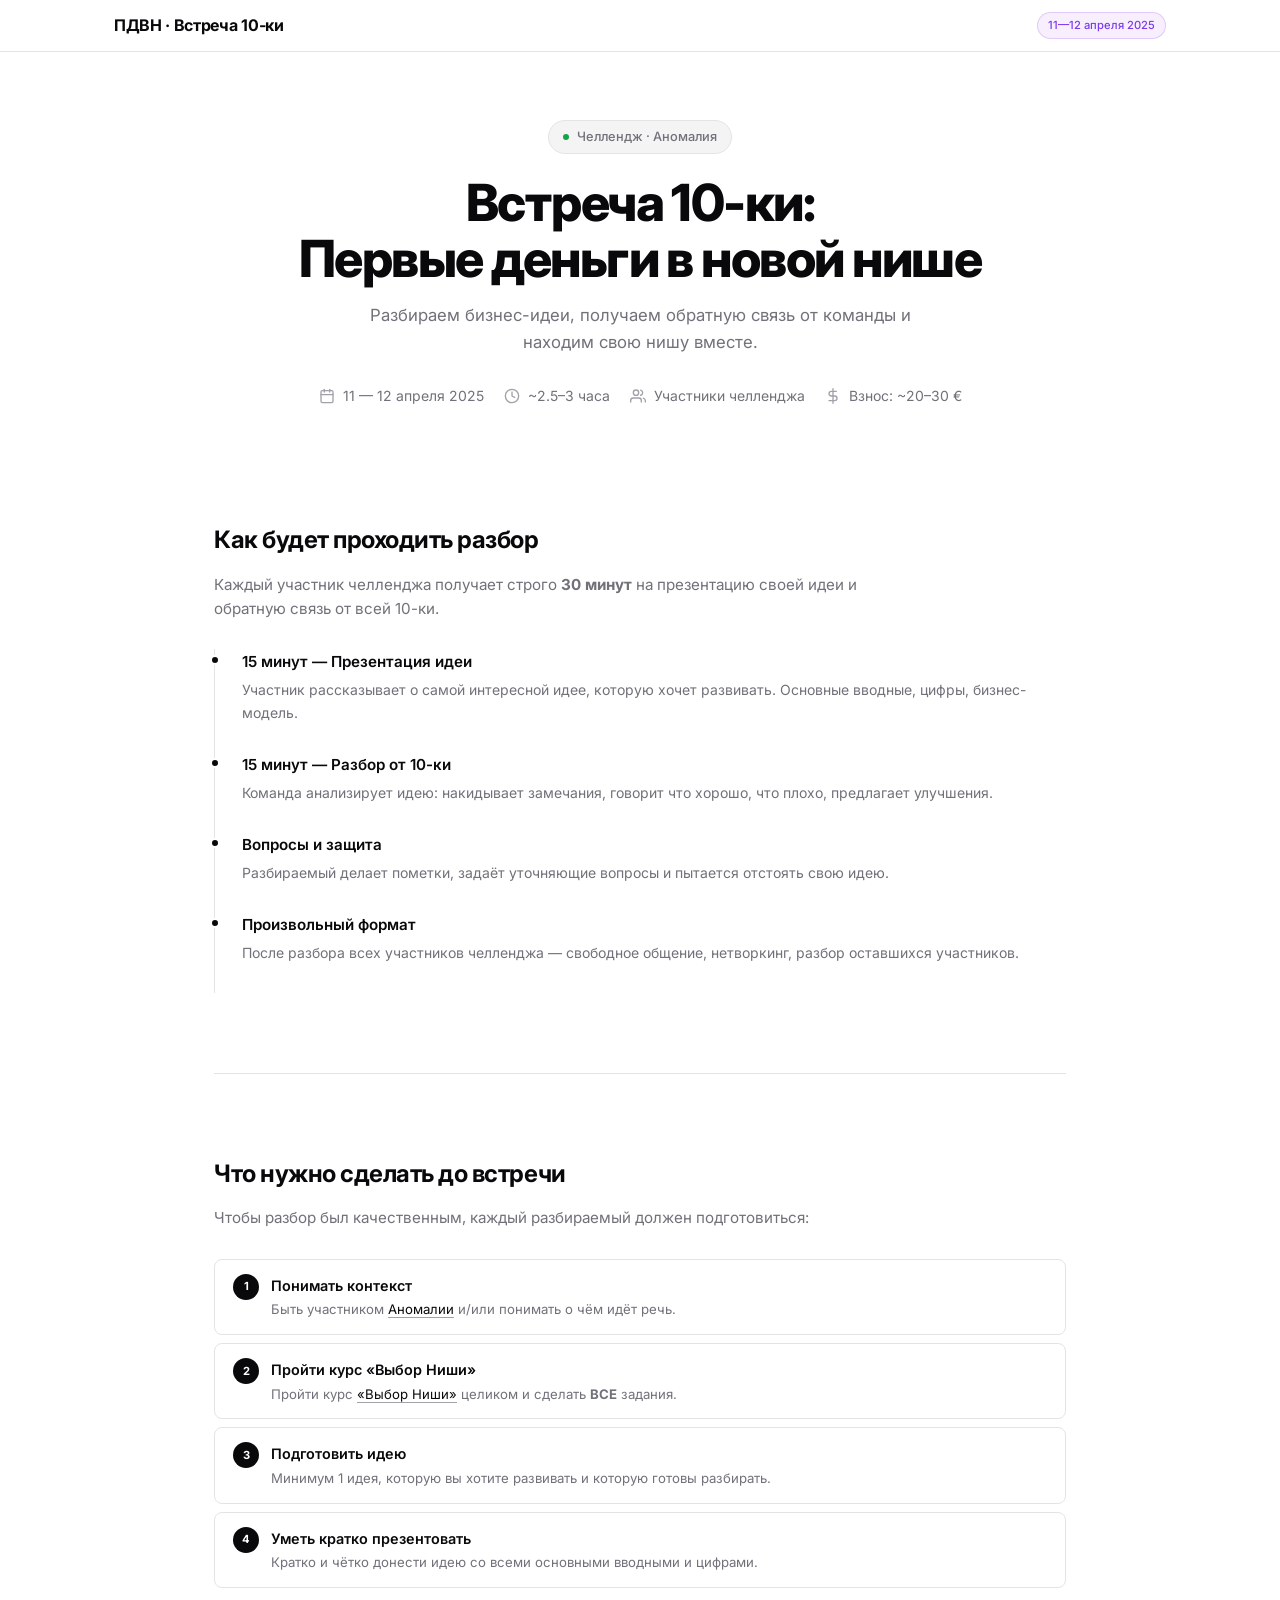
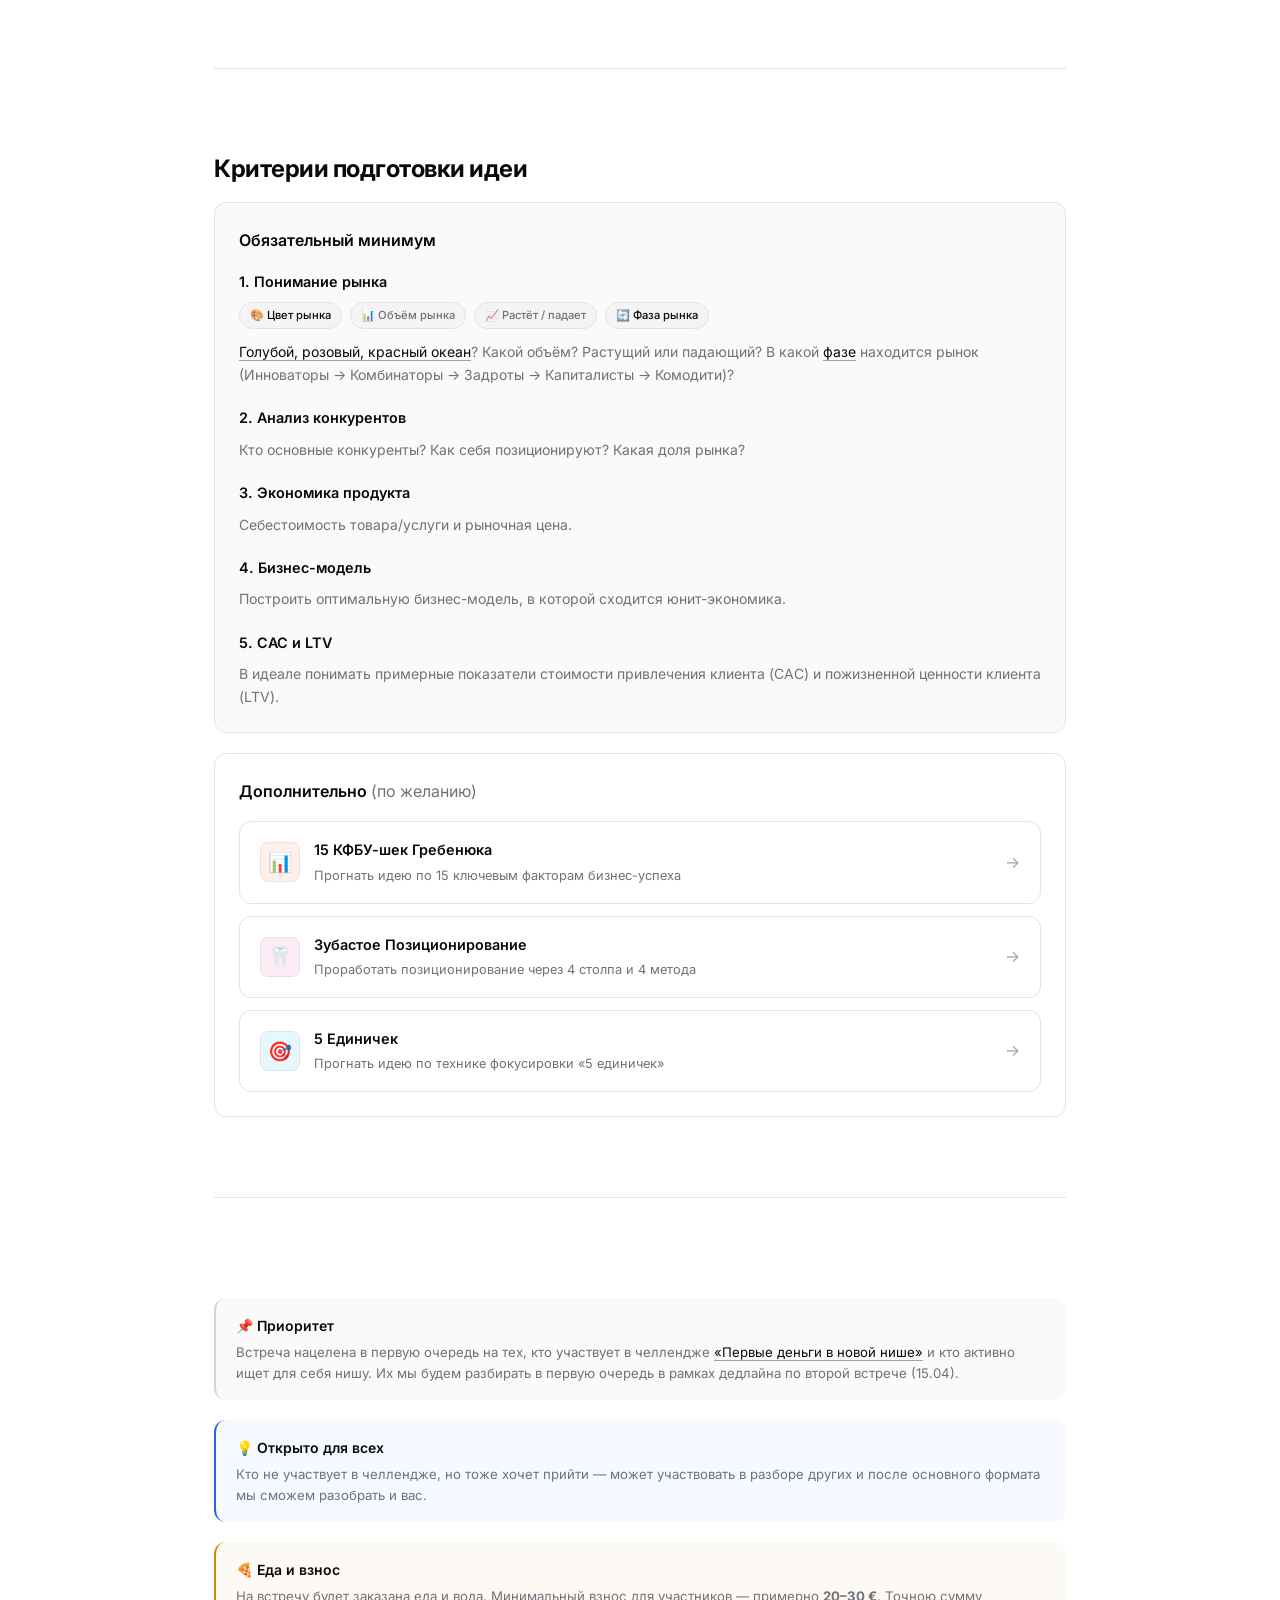
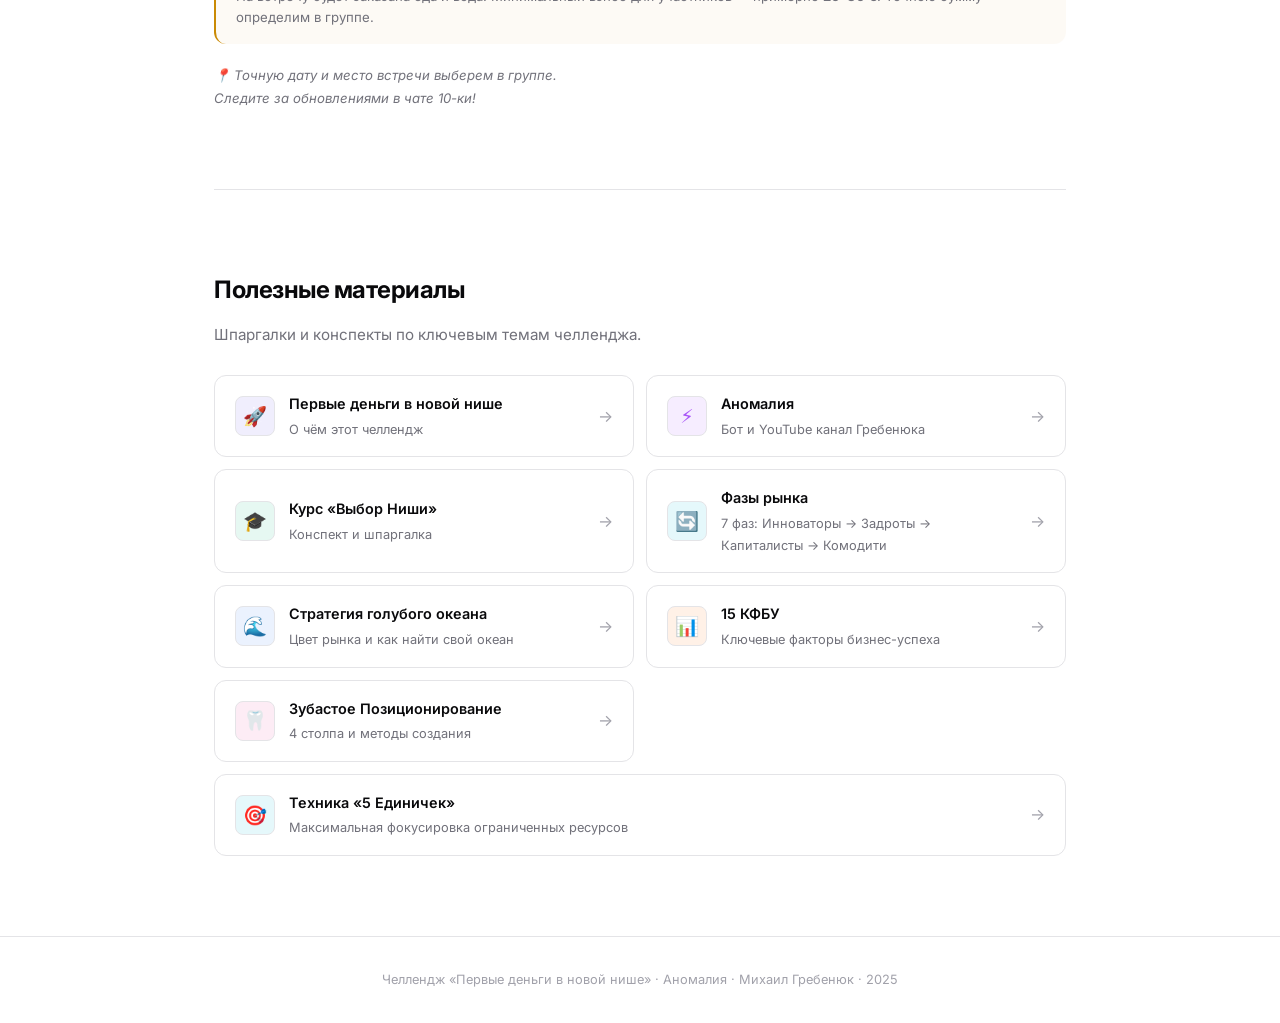
==== index.html @ d9ac6828 "Initial commit: Redesigned 10-ka meetup site" ====
<!DOCTYPE html>
<html lang="ru">
<head>
  <meta charset="UTF-8">
  <meta name="viewport" content="width=device-width, initial-scale=1.0">
  <meta name="description" content="Встреча 10-ки по челленджу «Первые деньги в новой нише». Разбор бизнес-идей, обмен опытом и нетворкинг.">
  <title>Встреча 10-ки — Первые деньги в новой нише</title>
  <link rel="stylesheet" href="css/style.css">
</head>
<body>

  <!-- Nav -->
  <nav class="nav">
    <div class="nav__inner">
      <a href="index.html" class="nav__logo">ПДВН · Встреча 10-ки</a>
      <span class="tag tag--accent">11—12 апреля 2025</span>
    </div>
  </nav>

  <!-- Hero -->
  <header class="hero">
    <div class="container">
      <div class="hero__badge">
        <span class="dot"></span>
        Челлендж · Аномалия
      </div>
      <h1 class="hero__title">
        Встреча 10-ки:<br>
        <span class="gradient-text">Первые деньги в новой нише</span>
      </h1>
      <p class="hero__subtitle">
        Разбираем бизнес-идеи, получаем обратную связь от команды и находим свою нишу вместе.
      </p>
      <div class="hero__meta">
        <div class="hero__meta-item">
          <svg xmlns="http://www.w3.org/2000/svg" viewBox="0 0 24 24" fill="none" stroke="currentColor" stroke-width="2" stroke-linecap="round" stroke-linejoin="round"><rect x="3" y="4" width="18" height="18" rx="2" ry="2"/><line x1="16" y1="2" x2="16" y2="6"/><line x1="8" y1="2" x2="8" y2="6"/><line x1="3" y1="10" x2="21" y2="10"/></svg>
          11 — 12 апреля 2025
        </div>
        <div class="hero__meta-item">
          <svg xmlns="http://www.w3.org/2000/svg" viewBox="0 0 24 24" fill="none" stroke="currentColor" stroke-width="2" stroke-linecap="round" stroke-linejoin="round"><circle cx="12" cy="12" r="10"/><polyline points="12 6 12 12 16 14"/></svg>
          ~2.5–3 часа
        </div>
        <div class="hero__meta-item">
          <svg xmlns="http://www.w3.org/2000/svg" viewBox="0 0 24 24" fill="none" stroke="currentColor" stroke-width="2" stroke-linecap="round" stroke-linejoin="round"><path d="M17 21v-2a4 4 0 0 0-4-4H5a4 4 0 0 0-4 4v2"/><circle cx="9" cy="7" r="4"/><path d="M23 21v-2a4 4 0 0 0-3-3.87"/><path d="M16 3.13a4 4 0 0 1 0 7.75"/></svg>
          Участники челленджа
        </div>
        <div class="hero__meta-item">
          <svg xmlns="http://www.w3.org/2000/svg" viewBox="0 0 24 24" fill="none" stroke="currentColor" stroke-width="2" stroke-linecap="round" stroke-linejoin="round"><line x1="12" y1="1" x2="12" y2="23"/><path d="M17 5H9.5a3.5 3.5 0 0 0 0 7h5a3.5 3.5 0 0 1 0 7H6"/></svg>
          Взнос: ~20–30 €
        </div>
      </div>
    </div>
  </header>

  <main>
    <!-- Формат встречи -->
    <section class="section" id="format">
      <div class="container">
        <h2 class="section__title">Как будет проходить разбор</h2>
        <p class="section__desc">Каждый участник челленджа получает строго <strong>30 минут</strong> на презентацию своей идеи и обратную связь от всей 10-ки.</p>

        <div class="timeline animate-on-scroll">
          <div class="timeline__item">
            <div class="timeline__title">15 минут — Презентация идеи</div>
            <div class="timeline__desc">Участник рассказывает о самой интересной идее, которую хочет развивать. Основные вводные, цифры, бизнес-модель.</div>
          </div>
          <div class="timeline__item">
            <div class="timeline__title">15 минут — Разбор от 10-ки</div>
            <div class="timeline__desc">Команда анализирует идею: накидывает замечания, говорит что хорошо, что плохо, предлагает улучшения.</div>
          </div>
          <div class="timeline__item">
            <div class="timeline__title">Вопросы и защита</div>
            <div class="timeline__desc">Разбираемый делает пометки, задаёт уточняющие вопросы и пытается отстоять свою идею.</div>
          </div>
          <div class="timeline__item">
            <div class="timeline__title">Произвольный формат</div>
            <div class="timeline__desc">После разбора всех участников челленджа — свободное общение, нетворкинг, разбор оставшихся участников.</div>
          </div>
        </div>
      </div>
    </section>

    <div class="container"><div class="divider"></div></div>

    <!-- Подготовка -->
    <section class="section" id="preparation">
      <div class="container">
        <h2 class="section__title">Что нужно сделать до встречи</h2>
        <p class="section__desc">Чтобы разбор был качественным, каждый разбираемый должен подготовиться:</p>

        <ol class="list animate-on-scroll">
          <li class="list__item">
            <span class="list__num">1</span>
            <div class="list__content">
              <div class="list__title">Понимать контекст</div>
              <div class="list__desc">
                Быть участником <a href="pages/anomaly.html" class="ext-link">Аномалии</a> и/или понимать о чём идёт речь.
              </div>
            </div>
          </li>
          <li class="list__item">
            <span class="list__num">2</span>
            <div class="list__content">
              <div class="list__title">Пройти курс «Выбор Ниши»</div>
              <div class="list__desc">
                Пройти курс <a href="pages/niche-selection.html" class="ext-link">«Выбор Ниши»</a> целиком и сделать <strong>ВСЕ</strong> задания.
              </div>
            </div>
          </li>
          <li class="list__item">
            <span class="list__num">3</span>
            <div class="list__content">
              <div class="list__title">Подготовить идею</div>
              <div class="list__desc">Минимум 1 идея, которую вы хотите развивать и которую готовы разбирать.</div>
            </div>
          </li>
          <li class="list__item">
            <span class="list__num">4</span>
            <div class="list__content">
              <div class="list__title">Уметь кратко презентовать</div>
              <div class="list__desc">Кратко и чётко донести идею со всеми основными вводными и цифрами.</div>
            </div>
          </li>
        </ol>
      </div>
    </section>

    <div class="container"><div class="divider"></div></div>

    <!-- Критерии подготовки идеи -->
    <section class="section" id="criteria">
      <div class="container">
        <h2 class="section__title">Критерии подготовки идеи</h2>

        <div class="card card--glass animate-on-scroll" style="margin-bottom: 20px;">
          <h3 class="card__title" style="margin-bottom: 16px;">Обязательный минимум</h3>

          <div style="margin-bottom: 20px;">
            <div class="list__title" style="margin-bottom: 8px;">1. Понимание рынка</div>
            <div style="display: flex; flex-wrap: wrap; gap: 8px; margin-bottom: 12px;">
              <span class="tag"><a href="pages/blue-ocean.html" class="ext-link" style="text-decoration:none">🎨 Цвет рынка</a></span>
              <span class="tag">📊 Объём рынка</span>
              <span class="tag">📈 Растёт / падает</span>
              <span class="tag"><a href="pages/market-phases.html" class="ext-link" style="text-decoration:none">🔄 Фаза рынка</a></span>
            </div>
            <p class="card__text"><a href="pages/blue-ocean.html" class="ext-link">Голубой, розовый, красный океан</a>? Какой объём? Растущий или падающий? В какой <a href="pages/market-phases.html" class="ext-link">фазе</a> находится рынок (Инноваторы → Комбинаторы → Задроты → Капиталисты → Комодити)?</p>
          </div>

          <div style="margin-bottom: 20px;">
            <div class="list__title" style="margin-bottom: 8px;">2. Анализ конкурентов</div>
            <p class="card__text">Кто основные конкуренты? Как себя позиционируют? Какая доля рынка?</p>
          </div>

          <div style="margin-bottom: 20px;">
            <div class="list__title" style="margin-bottom: 8px;">3. Экономика продукта</div>
            <p class="card__text">Себестоимость товара/услуги и рыночная цена.</p>
          </div>

          <div style="margin-bottom: 20px;">
            <div class="list__title" style="margin-bottom: 8px;">4. Бизнес-модель</div>
            <p class="card__text">Построить оптимальную бизнес-модель, в которой сходится юнит-экономика.</p>
          </div>

          <div>
            <div class="list__title" style="margin-bottom: 8px;">5. CAC и LTV</div>
            <p class="card__text">В идеале понимать примерные показатели стоимости привлечения клиента (CAC) и пожизненной ценности клиента (LTV).</p>
          </div>
        </div>

        <div class="card animate-on-scroll">
          <h3 class="card__title" style="margin-bottom: 16px;">Дополнительно <span style="color: var(--muted-foreground); font-weight: 400;">(по желанию)</span></h3>

          <div style="display: flex; flex-direction: column; gap: 12px;">
            <a href="pages/kfbu.html" class="link-card">
              <div class="link-card__icon" style="background: rgba(249, 115, 22, 0.1); color: #f97316;">📊</div>
              <div class="link-card__content">
                <div class="link-card__title">15 КФБУ-шек Гребенюка</div>
                <div class="link-card__desc">Прогнать идею по 15 ключевым факторам бизнес-успеха</div>
              </div>
              <span class="link-card__arrow">→</span>
            </a>

            <a href="pages/positioning.html" class="link-card">
              <div class="link-card__icon" style="background: rgba(236, 72, 153, 0.1); color: #ec4899;">🦷</div>
              <div class="link-card__content">
                <div class="link-card__title">Зубастое Позиционирование</div>
                <div class="link-card__desc">Проработать позиционирование через 4 столпа и 4 метода</div>
              </div>
              <span class="link-card__arrow">→</span>
            </a>

            <a href="pages/five-units.html" class="link-card">
              <div class="link-card__icon" style="background: rgba(6, 182, 212, 0.1); color: #06b6d4;">🎯</div>
              <div class="link-card__content">
                <div class="link-card__title">5 Единичек</div>
                <div class="link-card__desc">Прогнать идею по технике фокусировки «5 единичек»</div>
              </div>
              <span class="link-card__arrow">→</span>
            </a>
          </div>
        </div>
      </div>
    </section>

    <div class="container"><div class="divider"></div></div>

    <!-- Примечание -->
    <section class="section" id="notes">
      <div class="container">
        <div class="callout animate-on-scroll">
          <div class="callout__title">📌 Приоритет</div>
          <div class="callout__text">
            Встреча нацелена в первую очередь на тех, кто участвует в челлендже <a href="pages/pdvn.html" class="ext-link">«Первые деньги в новой нише»</a> и кто активно ищет для себя нишу. Их мы будем разбирать в первую очередь в рамках дедлайна по второй встрече (15.04).
          </div>
        </div>

        <div class="callout callout--info animate-on-scroll">
          <div class="callout__title">💡 Открыто для всех</div>
          <div class="callout__text">
            Кто не участвует в челлендже, но тоже хочет прийти — может участвовать в разборе других и после основного формата мы сможем разобрать и вас.
          </div>
        </div>

        <div class="callout callout--warning animate-on-scroll">
          <div class="callout__title">🍕 Еда и взнос</div>
          <div class="callout__text">
            На встречу будет заказана еда и вода. Минимальный взнос для участников — примерно <strong>20–30 €</strong>. Точною сумму определим в группе.
          </div>
        </div>

        <p class="note animate-on-scroll">
          📍 Точную дату и место встречи выберем в группе.<br>
          Следите за обновлениями в чате 10-ки!
        </p>
      </div>
    </section>

    <div class="container"><div class="divider"></div></div>

    <!-- Материалы -->
    <section class="section" id="materials">
      <div class="container">
        <h2 class="section__title">Полезные материалы</h2>
        <p class="section__desc">Шпаргалки и конспекты по ключевым темам челленджа.</p>

        <div class="grid grid--2 animate-on-scroll">
          <a href="pages/pdvn.html" class="link-card">
            <div class="link-card__icon" style="background: rgba(108, 92, 231, 0.1); color: #6c5ce7;">🚀</div>
            <div class="link-card__content">
              <div class="link-card__title">Первые деньги в новой нише</div>
              <div class="link-card__desc">О чём этот челлендж</div>
            </div>
            <span class="link-card__arrow">→</span>
          </a>

          <a href="pages/anomaly.html" class="link-card">
            <div class="link-card__icon" style="background: rgba(168, 85, 247, 0.1); color: #a855f7;">⚡</div>
            <div class="link-card__content">
              <div class="link-card__title">Аномалия</div>
              <div class="link-card__desc">Бот и YouTube канал Гребенюка</div>
            </div>
            <span class="link-card__arrow">→</span>
          </a>

          <a href="pages/niche-selection.html" class="link-card">
            <div class="link-card__icon" style="background: rgba(16, 185, 129, 0.1); color: #10b981;">🎓</div>
            <div class="link-card__content">
              <div class="link-card__title">Курс «Выбор Ниши»</div>
              <div class="link-card__desc">Конспект и шпаргалка</div>
            </div>
            <span class="link-card__arrow">→</span>
          </a>

          <a href="pages/market-phases.html" class="link-card">
            <div class="link-card__icon" style="background: rgba(6, 182, 212, 0.1); color: #06b6d4;">🔄</div>
            <div class="link-card__content">
              <div class="link-card__title">Фазы рынка</div>
              <div class="link-card__desc">7 фаз: Инноваторы → Задроты → Капиталисты → Комодити</div>
            </div>
            <span class="link-card__arrow">→</span>
          </a>

          <a href="pages/blue-ocean.html" class="link-card">
            <div class="link-card__icon" style="background: rgba(59, 130, 246, 0.1); color: #3b82f6;">🌊</div>
            <div class="link-card__content">
              <div class="link-card__title">Стратегия голубого океана</div>
              <div class="link-card__desc">Цвет рынка и как найти свой океан</div>
            </div>
            <span class="link-card__arrow">→</span>
          </a>

          <a href="pages/kfbu.html" class="link-card">
            <div class="link-card__icon" style="background: rgba(249, 115, 22, 0.1); color: #f97316;">📊</div>
            <div class="link-card__content">
              <div class="link-card__title">15 КФБУ</div>
              <div class="link-card__desc">Ключевые факторы бизнес-успеха</div>
            </div>
            <span class="link-card__arrow">→</span>
          </a>

          <a href="pages/positioning.html" class="link-card">
            <div class="link-card__icon" style="background: rgba(236, 72, 153, 0.1); color: #ec4899;">🦷</div>
            <div class="link-card__content">
              <div class="link-card__title">Зубастое Позиционирование</div>
              <div class="link-card__desc">4 столпа и методы создания</div>
            </div>
            <span class="link-card__arrow">→</span>
          </a>

          <a href="pages/five-units.html" class="link-card" style="grid-column: 1 / -1;">
            <div class="link-card__icon" style="background: rgba(6, 182, 212, 0.1); color: #06b6d4;">🎯</div>
            <div class="link-card__content">
              <div class="link-card__title">Техника «5 Единичек»</div>
              <div class="link-card__desc">Максимальная фокусировка ограниченных ресурсов</div>
            </div>
            <span class="link-card__arrow">→</span>
          </a>
        </div>
      </div>
    </section>
  </main>

  <footer class="footer">
    <div class="container">
      Челлендж «Первые деньги в новой нише» · Аномалия · Михаил Гребенюк · 2025
    </div>
  </footer>

  <script src="js/main.js"></script>
</body>
</html>
---- css/style.css ----
/* ============================================
   PDVN Meetup — shadcn/ui Light Theme
   ============================================ */

@import url('https://fonts.googleapis.com/css2?family=Inter:wght@300;400;500;600;700;800;900&family=JetBrains+Mono:wght@400;500&display=swap');

/* ── Reset & Base ── */
*, *::before, *::after {
  margin: 0;
  padding: 0;
  box-sizing: border-box;
}

:root {
  /* shadcn zinc light palette */
  --background: #ffffff;
  --foreground: #09090b;
  --card: #ffffff;
  --card-border: #e4e4e7;
  --card-hover: #f4f4f5;
  --popover: #ffffff;
  --primary: #18181b;
  --primary-foreground: #fafafa;
  --secondary: #f4f4f5;
  --secondary-foreground: #18181b;
  --muted: #f4f4f5;
  --muted-foreground: #71717a;
  --accent: #f4f4f5;
  --accent-foreground: #18181b;
  --destructive: #ef4444;
  --border: #e4e4e7;
  --input: #e4e4e7;
  --ring: #a1a1aa;

  /* Extended palette */
  --zinc-50: #fafafa;
  --zinc-100: #f4f4f5;
  --zinc-200: #e4e4e7;
  --zinc-300: #d4d4d8;
  --zinc-400: #a1a1aa;
  --zinc-500: #71717a;
  --zinc-600: #52525b;
  --zinc-700: #3f3f46;
  --zinc-800: #27272a;
  --zinc-900: #18181b;
  --zinc-950: #09090b;

  /* Functional colors */
  --success: #16a34a;
  --warning: #ca8a04;
  --info: #2563eb;
  --purple: #9333ea;

  /* Spacing & Radius */
  --radius: 0.5rem;
  --radius-lg: 0.75rem;
  --radius-xl: 1rem;

  /* Typography */
  --font-main: 'Inter', -apple-system, BlinkMacSystemFont, system-ui, sans-serif;
  --font-mono: 'JetBrains Mono', monospace;

  /* Transitions */
  --transition: 150ms cubic-bezier(0.4, 0, 0.2, 1);
}

html {
  scroll-behavior: smooth;
  font-size: 16px;
}

body {
  font-family: var(--font-main);
  background: var(--background);
  color: var(--foreground);
  line-height: 1.7;
  min-height: 100vh;
  overflow-x: hidden;
  -webkit-font-smoothing: antialiased;
  -moz-osx-font-smoothing: grayscale;
}

/* ── Container ── */
.container {
  max-width: 900px;
  margin: 0 auto;
  padding: 0 24px;
  position: relative;
}

.container--wide {
  max-width: 1100px;
}

/* ── Navigation ── */
.nav {
  position: fixed;
  top: 0;
  left: 0;
  right: 0;
  z-index: 100;
  padding: 12px 0;
  background: rgba(255, 255, 255, 0.8);
  backdrop-filter: blur(12px);
  -webkit-backdrop-filter: blur(12px);
  border-bottom: 1px solid var(--border);
  transition: background var(--transition);
}

.nav__inner {
  display: flex;
  align-items: center;
  justify-content: space-between;
  max-width: 1100px;
  margin: 0 auto;
  padding: 0 24px;
}

.nav__logo {
  font-size: 1rem;
  font-weight: 700;
  color: var(--foreground);
  text-decoration: none;
  letter-spacing: -0.02em;
}

.nav__back {
  display: flex;
  align-items: center;
  gap: 6px;
  color: var(--muted-foreground);
  text-decoration: none;
  font-size: 0.875rem;
  font-weight: 500;
  transition: color var(--transition);
}

.nav__back:hover {
  color: var(--foreground);
}

.nav__back svg {
  width: 16px;
  height: 16px;
  transition: transform var(--transition);
}

.nav__back:hover svg {
  transform: translateX(-2px);
}

/* ── Hero Section ── */
.hero {
  padding: 120px 0 64px;
  text-align: center;
}

.hero__badge {
  display: inline-flex;
  align-items: center;
  gap: 8px;
  padding: 5px 14px;
  background: var(--zinc-100);
  border: 1px solid var(--border);
  border-radius: 100px;
  font-size: 0.8rem;
  font-weight: 500;
  color: var(--muted-foreground);
  margin-bottom: 20px;
}

.hero__badge .dot {
  width: 6px;
  height: 6px;
  border-radius: 50%;
  background: var(--success);
  animation: blink 2s ease-in-out infinite;
}

@keyframes blink {
  0%, 100% { opacity: 1; }
  50% { opacity: 0.3; }
}

.hero__title {
  font-size: clamp(2rem, 5vw, 3.2rem);
  font-weight: 800;
  line-height: 1.1;
  letter-spacing: -0.03em;
  margin-bottom: 16px;
  color: var(--foreground);
}

.hero__title .gradient-text {
  color: var(--foreground);
}

.hero__subtitle {
  font-size: 1.05rem;
  color: var(--muted-foreground);
  max-width: 560px;
  margin: 0 auto 28px;
  line-height: 1.6;
}

.hero__meta {
  display: flex;
  justify-content: center;
  gap: 20px;
  flex-wrap: wrap;
}

.hero__meta-item {
  display: flex;
  align-items: center;
  gap: 8px;
  color: var(--muted-foreground);
  font-size: 0.875rem;
}

.hero__meta-item svg {
  width: 16px;
  height: 16px;
  color: var(--zinc-400);
}

/* ── Sections ── */
.section {
  padding: 48px 0;
}

.section__label {
  display: inline-flex;
  align-items: center;
  gap: 6px;
  font-size: 0.75rem;
  font-weight: 600;
  text-transform: uppercase;
  letter-spacing: 0.08em;
  color: var(--muted-foreground);
  margin-bottom: 10px;
}

.section__label .icon {
  font-size: 0.9rem;
}

.section__title {
  font-size: 1.5rem;
  font-weight: 700;
  margin-bottom: 12px;
  letter-spacing: -0.02em;
  color: var(--foreground);
}

.section__desc {
  color: var(--muted-foreground);
  font-size: 0.95rem;
  margin-bottom: 28px;
  max-width: 700px;
  line-height: 1.6;
}

/* ── Cards ── */
.card {
  background: var(--card);
  border: 1px solid var(--border);
  border-radius: var(--radius-lg);
  padding: 24px;
  transition: background-color var(--transition), border-color var(--transition);
}

.card:hover {
  background: var(--card-hover);
  border-color: var(--zinc-300);
}

.card--glass {
  background: var(--zinc-50);
}

.card--accent {
  background: var(--zinc-50);
  border-color: var(--zinc-300);
}

.card__icon {
  width: 40px;
  height: 40px;
  border-radius: var(--radius);
  display: flex;
  align-items: center;
  justify-content: center;
  font-size: 1.25rem;
  margin-bottom: 14px;
  background: var(--zinc-100);
  border: 1px solid var(--border);
}

.card__title {
  font-size: 1rem;
  font-weight: 600;
  margin-bottom: 6px;
  color: var(--foreground);
}

.card__text {
  color: var(--muted-foreground);
  font-size: 0.875rem;
  line-height: 1.6;
}

/* ── Grid ── */
.grid {
  display: grid;
  gap: 12px;
}

.grid--2 { grid-template-columns: repeat(2, 1fr); }
.grid--3 { grid-template-columns: repeat(3, 1fr); }
.grid--4 { grid-template-columns: repeat(4, 1fr); }

@media (max-width: 768px) {
  .grid--2, .grid--3, .grid--4 {
    grid-template-columns: 1fr;
  }
}

/* ── List Items ── */
.list {
  list-style: none;
  display: flex;
  flex-direction: column;
  gap: 8px;
}

.list__item {
  display: flex;
  align-items: flex-start;
  gap: 12px;
  padding: 14px 18px;
  background: var(--card);
  border: 1px solid var(--border);
  border-radius: var(--radius);
  transition: background-color var(--transition);
}

.list__item:hover {
  background: var(--card-hover);
}

.list__num {
  flex-shrink: 0;
  width: 26px;
  height: 26px;
  border-radius: 50%;
  background: var(--foreground);
  color: var(--background);
  display: flex;
  align-items: center;
  justify-content: center;
  font-size: 0.7rem;
  font-weight: 700;
}

.list__content {
  flex: 1;
}

.list__title {
  font-weight: 600;
  font-size: 0.9rem;
  margin-bottom: 2px;
  color: var(--foreground);
}

.list__desc {
  color: var(--muted-foreground);
  font-size: 0.825rem;
  line-height: 1.5;
}

/* ── Links / CTA Buttons ── */
.link-card {
  display: flex;
  align-items: center;
  gap: 14px;
  padding: 16px 20px;
  background: var(--card);
  border: 1px solid var(--border);
  border-radius: var(--radius-lg);
  text-decoration: none;
  color: var(--foreground);
  transition: background-color var(--transition), border-color var(--transition);
}

.link-card:hover {
  background: var(--card-hover);
  border-color: var(--zinc-300);
}

.link-card__icon {
  width: 40px;
  height: 40px;
  border-radius: var(--radius);
  display: flex;
  align-items: center;
  justify-content: center;
  font-size: 1.2rem;
  flex-shrink: 0;
  background: var(--zinc-100);
  border: 1px solid var(--border);
}

.link-card__content {
  flex: 1;
}

.link-card__title {
  font-weight: 600;
  font-size: 0.9rem;
  margin-bottom: 2px;
  color: var(--foreground);
}

.link-card__desc {
  color: var(--muted-foreground);
  font-size: 0.8rem;
}

.link-card__arrow {
  color: var(--zinc-400);
  transition: color var(--transition), transform var(--transition);
  flex-shrink: 0;
}

.link-card:hover .link-card__arrow {
  color: var(--muted-foreground);
  transform: translateX(2px);
}

/* ── Tags ── */
.tag {
  display: inline-flex;
  align-items: center;
  gap: 4px;
  padding: 3px 10px;
  background: var(--zinc-100);
  border: 1px solid var(--border);
  border-radius: 100px;
  font-size: 0.7rem;
  font-weight: 500;
  color: var(--muted-foreground);
}

.tag--accent {
  background: rgba(147, 51, 234, 0.08);
  border-color: rgba(147, 51, 234, 0.2);
  color: #7c3aed;
}

.tag--warning {
  background: rgba(202, 138, 4, 0.08);
  border-color: rgba(202, 138, 4, 0.2);
  color: #a16207;
}

.tag--success {
  background: rgba(22, 163, 74, 0.08);
  border-color: rgba(22, 163, 74, 0.2);
  color: #15803d;
}

/* ── Divider ── */
.divider {
  height: 1px;
  background: var(--border);
  margin: 32px 0;
}

/* ── Notice / Callout ── */
.callout {
  padding: 16px 20px;
  border-radius: var(--radius-lg);
  border-left: 2px solid var(--zinc-300);
  background: var(--zinc-50);
  margin: 20px 0;
}

.callout--warning {
  border-left-color: var(--warning);
  background: rgba(202, 138, 4, 0.04);
}

.callout--info {
  border-left-color: var(--info);
  background: rgba(37, 99, 235, 0.04);
}

.callout__title {
  font-weight: 600;
  font-size: 0.875rem;
  margin-bottom: 4px;
  display: flex;
  align-items: center;
  gap: 8px;
  color: var(--foreground);
}

.callout__text {
  color: var(--muted-foreground);
  font-size: 0.825rem;
  line-height: 1.6;
}

/* ── Footer ── */
.footer {
  padding: 32px 0;
  border-top: 1px solid var(--border);
  text-align: center;
  color: var(--zinc-400);
  font-size: 0.8rem;
  margin-top: 32px;
}

/* ── Timeline ── */
.timeline {
  position: relative;
  padding-left: 28px;
}

.timeline::before {
  content: '';
  position: absolute;
  left: 0;
  top: 0;
  bottom: 0;
  width: 1px;
  background: var(--border);
}

.timeline__item {
  position: relative;
  padding-bottom: 28px;
}

.timeline__item::before {
  content: '';
  position: absolute;
  left: -32px;
  top: 6px;
  width: 10px;
  height: 10px;
  border-radius: 50%;
  background: var(--foreground);
  border: 2px solid var(--background);
}

.timeline__title {
  font-weight: 600;
  font-size: 0.95rem;
  margin-bottom: 4px;
  color: var(--foreground);
}

.timeline__desc {
  color: var(--muted-foreground);
  font-size: 0.875rem;
  line-height: 1.6;
}

/* ── Phase Cards (market-phases.html) ── */
.phase-card {
  padding: 24px;
  border-radius: var(--radius-xl);
  border: 1px solid var(--border);
  background: var(--card);
  position: relative;
  overflow: hidden;
  transition: background-color var(--transition), border-color var(--transition);
}

.phase-card:hover {
  background: var(--card-hover);
  border-color: var(--zinc-300);
}

.phase-card::before {
  content: '';
  position: absolute;
  top: 0;
  left: 0;
  right: 0;
  height: 2px;
}

.phase-card--innovators::before { background: var(--success); }
.phase-card--combinators::before { background: #eab308; }
.phase-card--nerds::before { background: var(--info); }
.phase-card--infocygane::before { background: #f97316; }
.phase-card--capitalists::before { background: var(--purple); }
.phase-card--commodity::before { background: var(--destructive); }

.phase-card__num {
  font-size: 2.5rem;
  font-weight: 900;
  color: var(--zinc-200);
  position: absolute;
  top: 12px;
  right: 20px;
  line-height: 1;
}

.phase-card__title {
  font-size: 1.15rem;
  font-weight: 700;
  margin-bottom: 10px;
  display: flex;
  align-items: center;
  gap: 10px;
  color: var(--foreground);
}

.phase-card__desc {
  color: var(--muted-foreground);
  font-size: 0.875rem;
  line-height: 1.7;
  margin-bottom: 14px;
}

.phase-card__traits {
  display: flex;
  flex-wrap: wrap;
  gap: 6px;
}

/* ── Flowchart (market phases visual) ── */
.flowchart {
  display: flex;
  flex-direction: column;
  align-items: center;
  gap: 0;
  padding: 24px 0;
}

.flowchart__node {
  padding: 14px 24px;
  border: 1px solid var(--border);
  border-radius: var(--radius);
  background: var(--card);
  text-align: center;
  min-width: 260px;
  max-width: 400px;
  font-size: 0.85rem;
  font-weight: 500;
  color: var(--foreground);
}

.flowchart__node--start {
  background: var(--zinc-100);
  color: var(--muted-foreground);
  border-radius: 100px;
  padding: 10px 20px;
  font-size: 0.8rem;
}

.flowchart__connector {
  width: 1px;
  height: 20px;
  background: var(--zinc-300);
}

.flowchart__connector--horizontal {
  width: 40px;
  height: 1px;
  background: var(--zinc-300);
}

.flowchart__label {
  font-size: 0.7rem;
  color: var(--zinc-500);
  padding: 4px 0;
  font-style: italic;
}

.flowchart__branch {
  display: flex;
  gap: 24px;
  align-items: flex-start;
  justify-content: center;
}

.flowchart__branch-arm {
  display: flex;
  flex-direction: column;
  align-items: center;
  gap: 0;
}

/* ── Cheat Sheet Grid ── */
.cheatsheet {
  display: grid;
  grid-template-columns: repeat(auto-fit, minmax(280px, 1fr));
  gap: 12px;
}

.cheatsheet__item {
  padding: 20px;
  background: var(--card);
  border: 1px solid var(--border);
  border-radius: var(--radius-lg);
  transition: background-color var(--transition);
}

.cheatsheet__item:hover {
  background: var(--card-hover);
}

.cheatsheet__step {
  font-size: 0.65rem;
  font-weight: 600;
  text-transform: uppercase;
  letter-spacing: 0.08em;
  color: var(--muted-foreground);
  margin-bottom: 6px;
}

.cheatsheet__title {
  font-size: 1rem;
  font-weight: 700;
  margin-bottom: 8px;
  color: var(--foreground);
}

.cheatsheet__list {
  list-style: none;
}

.cheatsheet__list li {
  padding: 3px 0;
  font-size: 0.825rem;
  color: var(--muted-foreground);
  display: flex;
  gap: 8px;
  line-height: 1.5;
}

.cheatsheet__list li::before {
  content: '→';
  color: var(--zinc-500);
  flex-shrink: 0;
}

/* ── Five Units Visual ── */
.units-flow {
  display: flex;
  flex-direction: column;
  gap: 0;
  align-items: center;
}

.unit-item {
  width: 100%;
  max-width: 480px;
  padding: 20px 24px;
  background: var(--card);
  border: 1px solid var(--border);
  border-radius: var(--radius-lg);
  display: flex;
  align-items: center;
  gap: 14px;
  transition: background-color var(--transition), border-color var(--transition);
}

.unit-item:hover {
  background: var(--card-hover);
  border-color: var(--zinc-300);
}

.unit-connector {
  width: 1px;
  height: 20px;
  background: var(--zinc-300);
  flex-shrink: 0;
}

.unit-item__num {
  width: 36px;
  height: 36px;
  border-radius: 50%;
  background: var(--foreground);
  color: var(--background);
  display: flex;
  align-items: center;
  justify-content: center;
  font-weight: 800;
  font-size: 0.875rem;
  flex-shrink: 0;
}

.unit-item__title {
  font-weight: 600;
  font-size: 0.95rem;
  margin-bottom: 2px;
  color: var(--foreground);
}

.unit-item__desc {
  font-size: 0.8rem;
  color: var(--muted-foreground);
}

/* ── External Links ── */
a.ext-link {
  color: var(--foreground);
  text-decoration: underline;
  text-underline-offset: 3px;
  text-decoration-color: var(--zinc-400);
  transition: text-decoration-color var(--transition);
}

a.ext-link:hover {
  text-decoration-color: var(--foreground);
}

/* ── Animations ── */
.animate-on-scroll {
  opacity: 0;
  transform: translateY(12px);
  transition: opacity 0.5s ease, transform 0.5s ease;
}

.animate-on-scroll.visible {
  opacity: 1;
  transform: translateY(0);
}

/* ── KFBU Grid ── */
.kfbu-grid {
  display: grid;
  grid-template-columns: repeat(auto-fill, minmax(260px, 1fr));
  gap: 10px;
}

.kfbu-item {
  padding: 16px;
  background: var(--card);
  border: 1px solid var(--border);
  border-radius: var(--radius);
  display: flex;
  gap: 12px;
  align-items: flex-start;
  transition: background-color var(--transition);
}

.kfbu-item:hover {
  background: var(--card-hover);
}

.kfbu-item__num {
  width: 28px;
  height: 28px;
  border-radius: 50%;
  background: var(--foreground);
  color: var(--background);
  display: flex;
  align-items: center;
  justify-content: center;
  font-size: 0.7rem;
  font-weight: 800;
  flex-shrink: 0;
}

.kfbu-item__title {
  font-weight: 600;
  font-size: 0.85rem;
  margin-bottom: 2px;
  color: var(--foreground);
}

.kfbu-item__desc {
  font-size: 0.775rem;
  color: var(--muted-foreground);
  line-height: 1.5;
}

/* ── Positioning Pillars ── */
.pillar-cards {
  display: grid;
  grid-template-columns: repeat(auto-fit, minmax(280px, 1fr));
  gap: 12px;
}

.pillar-card {
  padding: 24px;
  border-radius: var(--radius-xl);
  border: 1px solid var(--border);
  background: var(--card);
  transition: background-color var(--transition), border-color var(--transition);
}

.pillar-card:hover {
  background: var(--card-hover);
  border-color: var(--zinc-300);
}

.pillar-card__num {
  font-size: 2rem;
  font-weight: 900;
  color: var(--zinc-200);
  line-height: 1;
  margin-bottom: 10px;
}

.pillar-card__title {
  font-size: 1rem;
  font-weight: 700;
  margin-bottom: 8px;
  color: var(--foreground);
}

.pillar-card__desc {
  font-size: 0.825rem;
  color: var(--muted-foreground);
  line-height: 1.6;
}

/* ── Page Header (sub-pages) ── */
.page-header {
  padding: 100px 0 48px;
}

.page-header__tag {
  display: inline-flex;
  align-items: center;
  gap: 6px;
  padding: 4px 12px;
  background: var(--zinc-100);
  border: 1px solid var(--border);
  border-radius: 100px;
  font-size: 0.7rem;
  font-weight: 500;
  color: var(--muted-foreground);
  margin-bottom: 14px;
}

.page-header__title {
  font-size: clamp(1.6rem, 4vw, 2.25rem);
  font-weight: 800;
  letter-spacing: -0.03em;
  margin-bottom: 14px;
  line-height: 1.15;
  color: var(--foreground);
}

.page-header__desc {
  color: var(--muted-foreground);
  font-size: 1rem;
  max-width: 620px;
  line-height: 1.6;
}

/* ── Source Badge ── */
.source-badge {
  display: inline-flex;
  align-items: center;
  gap: 6px;
  padding: 6px 12px;
  background: var(--zinc-100);
  border: 1px solid var(--border);
  border-radius: var(--radius);
  font-size: 0.7rem;
  color: var(--zinc-500);
  margin-top: 20px;
}

.source-badge svg {
  width: 14px;
  height: 14px;
}

/* ── Inline highlight ── */
.highlight {
  background: var(--zinc-100);
  padding: 2px 6px;
  border-radius: 4px;
  font-weight: 600;
}

/* ── Note text ── */
.note {
  font-size: 0.825rem;
  color: var(--zinc-500);
  font-style: italic;
  margin-top: 14px;
}

/* ── CTA button ── */
.btn {
  display: inline-flex;
  align-items: center;
  gap: 8px;
  padding: 10px 20px;
  border-radius: var(--radius);
  font-size: 0.875rem;
  font-weight: 500;
  text-decoration: none;
  transition: background-color var(--transition), border-color var(--transition);
  border: none;
  cursor: pointer;
}

.btn--primary {
  background: var(--foreground);
  color: var(--background);
}

.btn--primary:hover {
  background: var(--zinc-800);
}

.btn--outline {
  background: transparent;
  border: 1px solid var(--border);
  color: var(--foreground);
}

.btn--outline:hover {
  background: var(--zinc-100);
  border-color: var(--zinc-300);
}

/* ── Responsive: Tablet ── */
@media (max-width: 768px) {
  .hero {
    padding: 100px 0 48px;
  }

  .hero__title {
    font-size: 1.75rem;
  }

  .hero__meta {
    flex-direction: column;
    align-items: center;
    gap: 10px;
  }

  .section {
    padding: 36px 0;
  }

  .card {
    padding: 18px;
  }

  .phase-card {
    padding: 20px;
  }

  .link-card {
    padding: 14px 16px;
  }

  .flowchart__branch {
    flex-direction: column;
    align-items: center;
    gap: 0;
  }

  .flowchart__connector--horizontal {
    width: 1px;
    height: 20px;
  }
}

/* ── Responsive: Mobile ── */
@media (max-width: 480px) {
  .container {
    padding: 0 16px;
  }

  .hero {
    padding: 88px 0 36px;
  }

  .hero__title {
    font-size: 1.5rem;
  }

  .hero__subtitle {
    font-size: 0.95rem;
  }

  .section__title {
    font-size: 1.25rem;
  }

  .page-header {
    padding: 80px 0 32px;
  }

  .page-header__title {
    font-size: 1.4rem;
  }

  .card, .list__item, .kfbu-item {
    padding: 14px;
  }

  .phase-card {
    padding: 16px;
  }

  .pillar-cards {
    grid-template-columns: 1fr;
  }

  .cheatsheet {
    grid-template-columns: 1fr;
  }

  .kfbu-grid {
    grid-template-columns: 1fr;
  }

  .link-card {
    padding: 12px 14px;
    gap: 10px;
  }

  .link-card__icon {
    width: 36px;
    height: 36px;
    font-size: 1rem;
  }

  .btn {
    padding: 12px 20px;
    width: 100%;
    justify-content: center;
    min-height: 44px;
  }

  .nav__inner {
    padding: 0 16px;
  }

  .flowchart__node {
    min-width: unset;
    width: 100%;
    max-width: 100%;
  }
}

/* ── Print ── */
@media print {
  .nav { display: none; }
  body { background: white; color: #111; }
  .card, .link-card, .list__item { border-color: #ddd; }
}
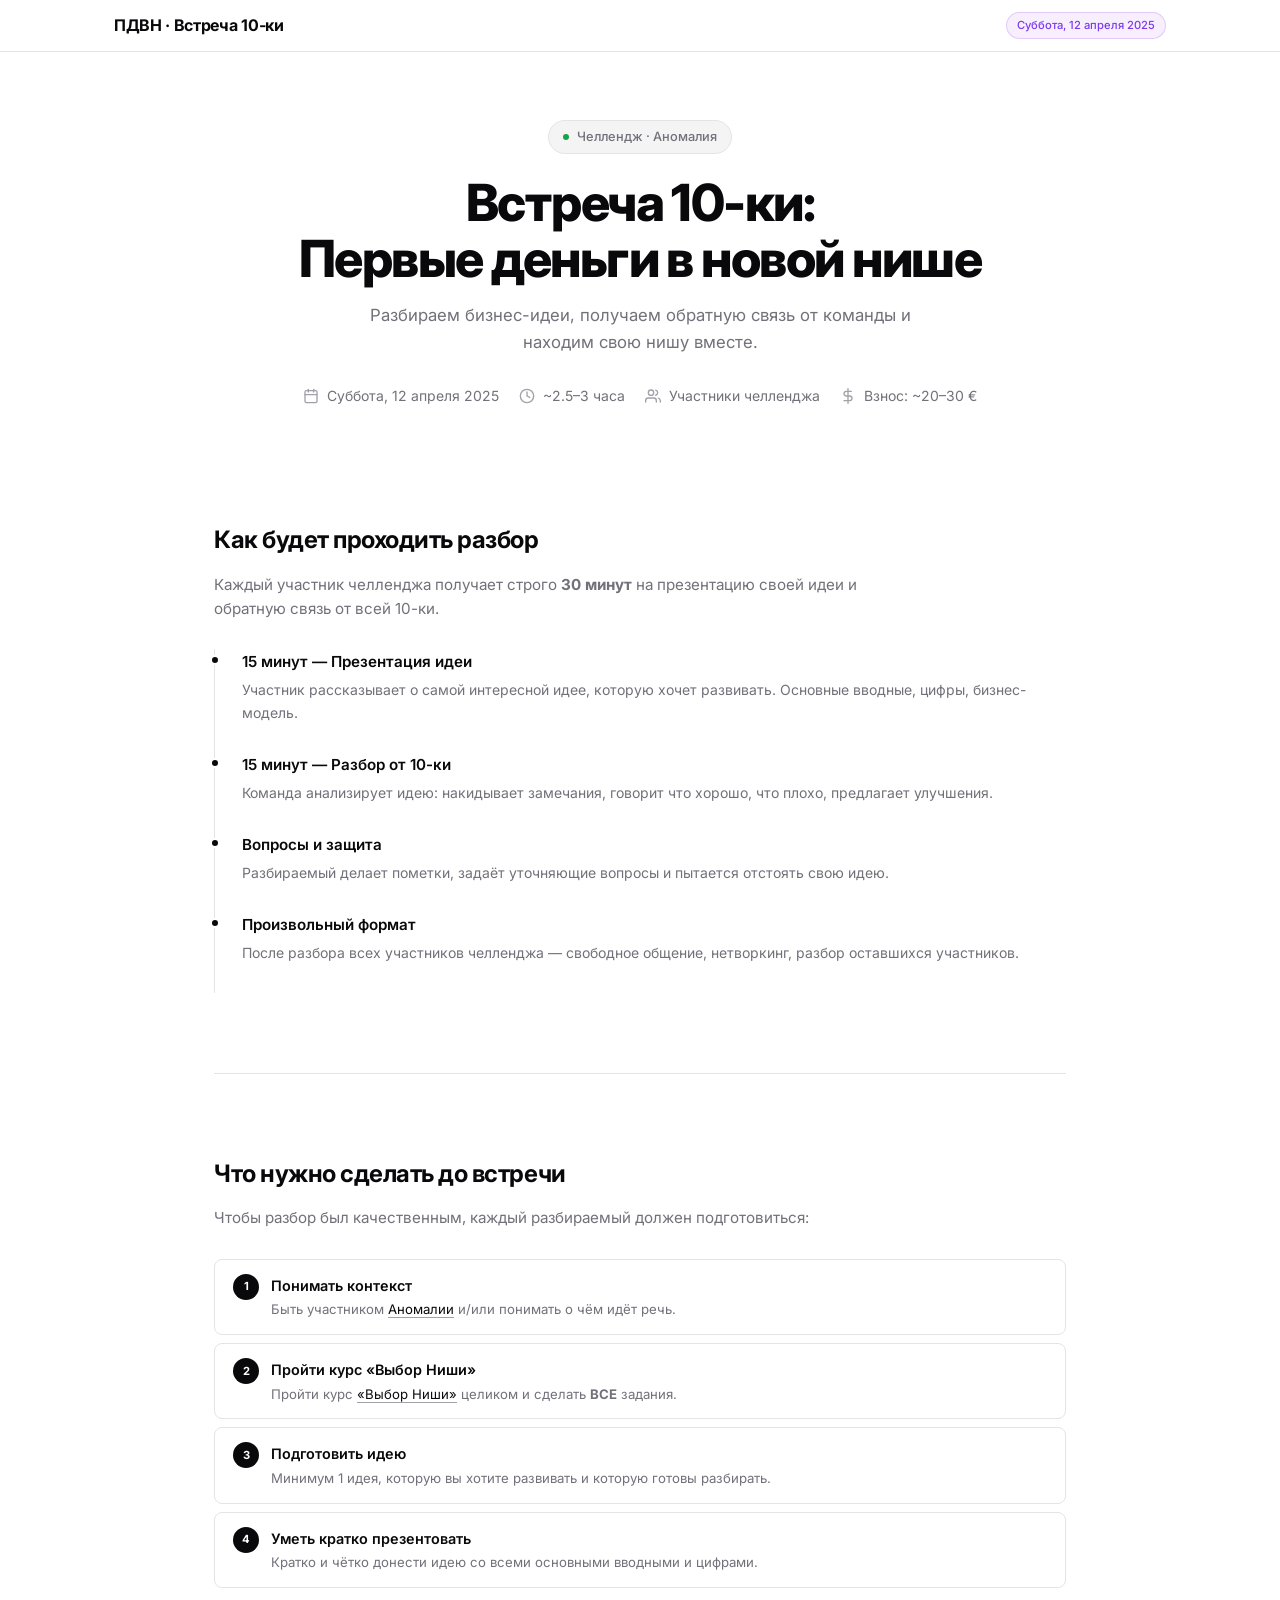
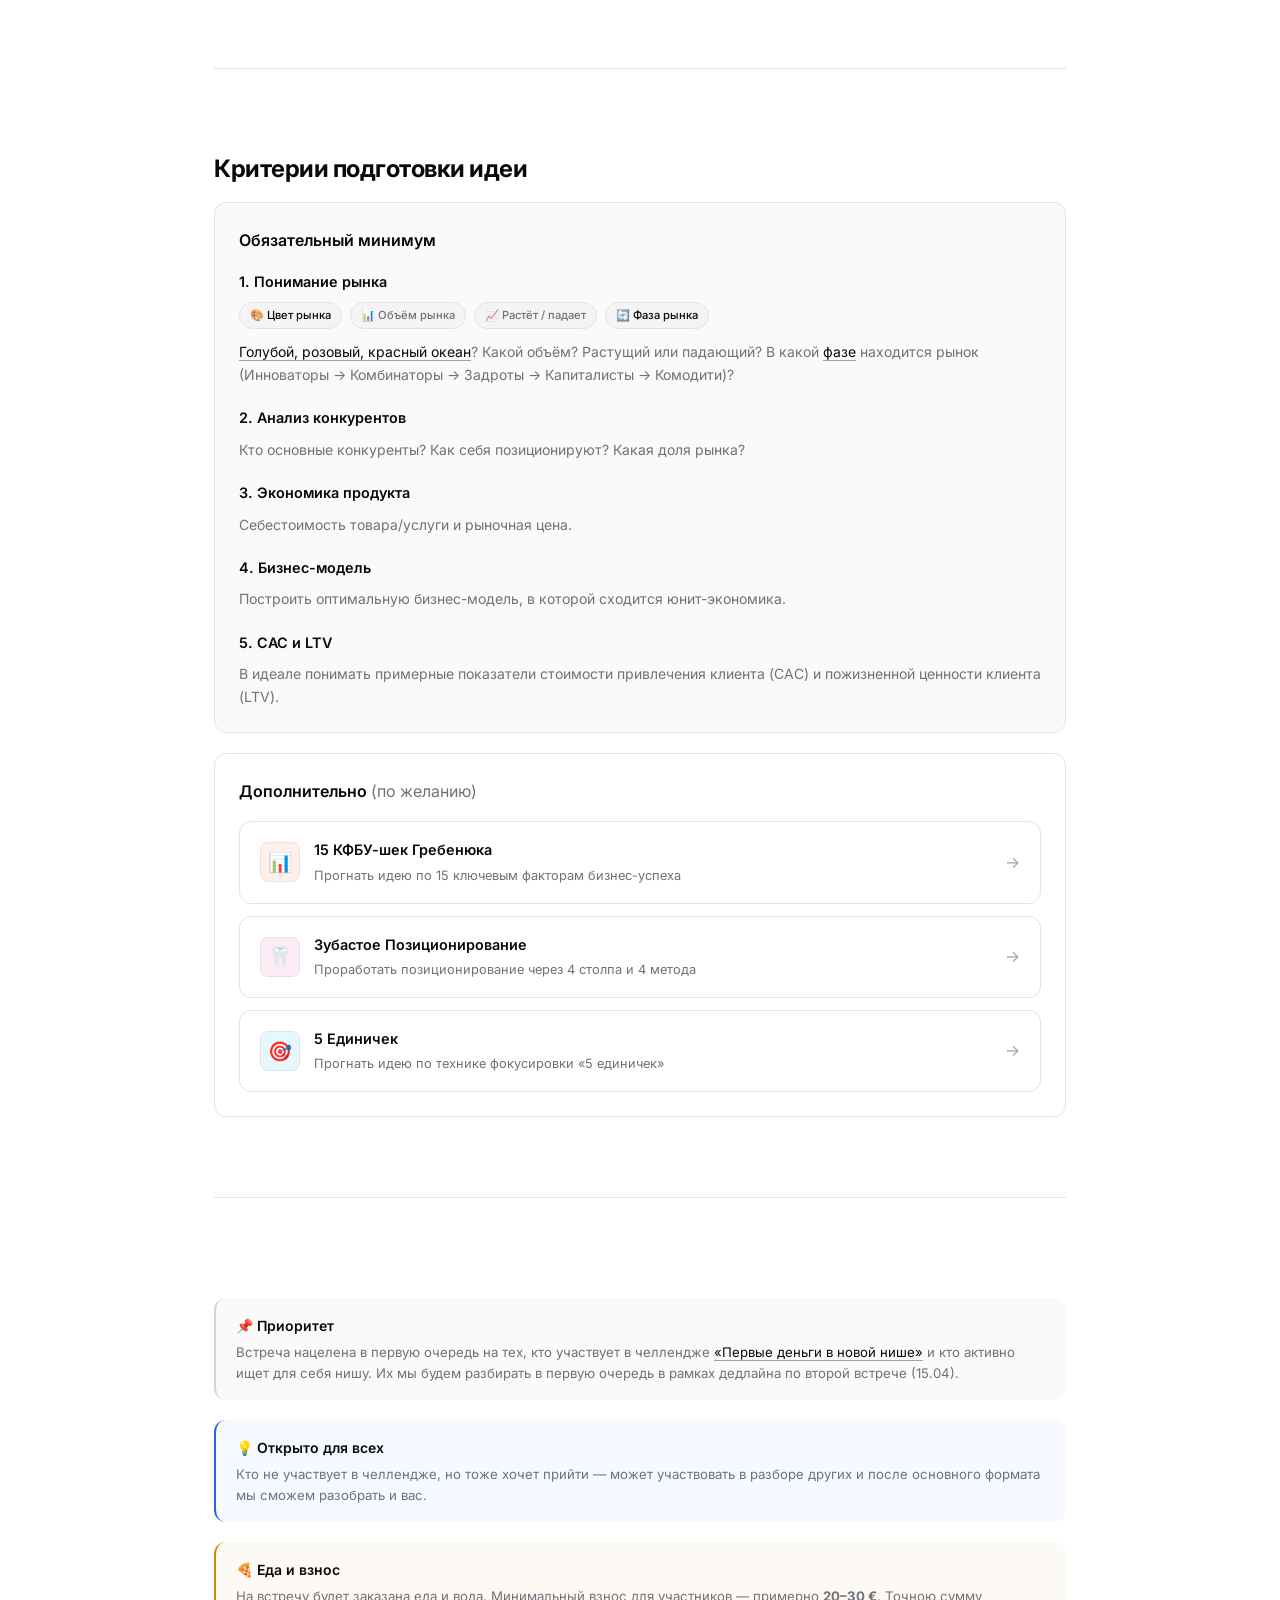
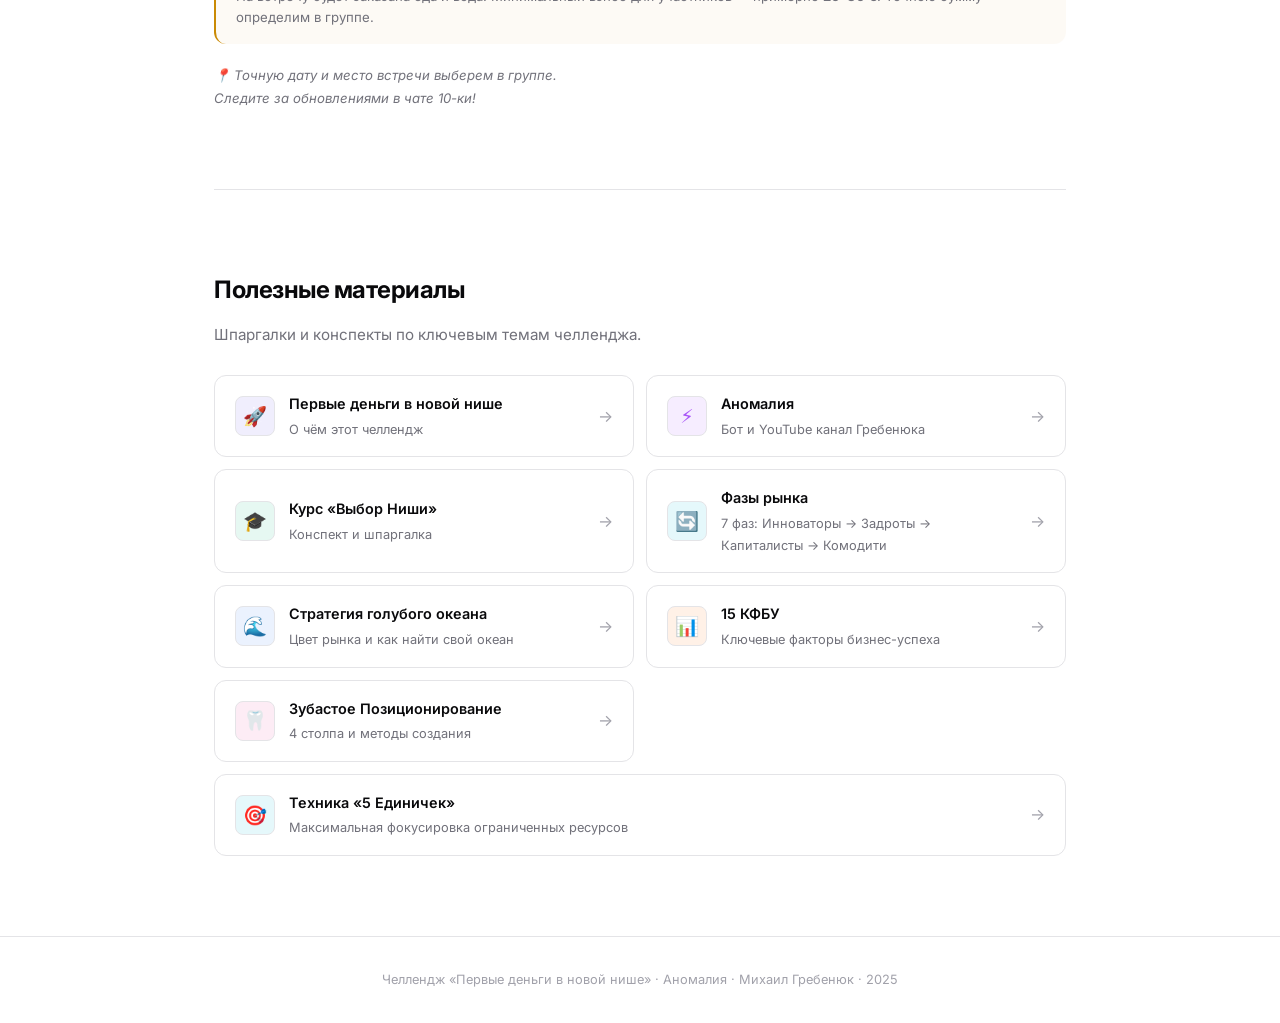
==== commit e5c45f74: "Update date to Saturday, April 12" ====
--- a/index.html
+++ b/index.html
@@ -13,7 +13,7 @@
   <nav class="nav">
     <div class="nav__inner">
       <a href="index.html" class="nav__logo">ПДВН · Встреча 10-ки</a>
-      <span class="tag tag--accent">11—12 апреля 2025</span>
+      <span class="tag tag--accent">Суббота, 12 апреля 2025</span>
     </div>
   </nav>
 
@@ -34,7 +34,7 @@
       <div class="hero__meta">
         <div class="hero__meta-item">
           <svg xmlns="http://www.w3.org/2000/svg" viewBox="0 0 24 24" fill="none" stroke="currentColor" stroke-width="2" stroke-linecap="round" stroke-linejoin="round"><rect x="3" y="4" width="18" height="18" rx="2" ry="2"/><line x1="16" y1="2" x2="16" y2="6"/><line x1="8" y1="2" x2="8" y2="6"/><line x1="3" y1="10" x2="21" y2="10"/></svg>
-          11 — 12 апреля 2025
+          Суббота, 12 апреля 2025
         </div>
         <div class="hero__meta-item">
           <svg xmlns="http://www.w3.org/2000/svg" viewBox="0 0 24 24" fill="none" stroke="currentColor" stroke-width="2" stroke-linecap="round" stroke-linejoin="round"><circle cx="12" cy="12" r="10"/><polyline points="12 6 12 12 16 14"/></svg>
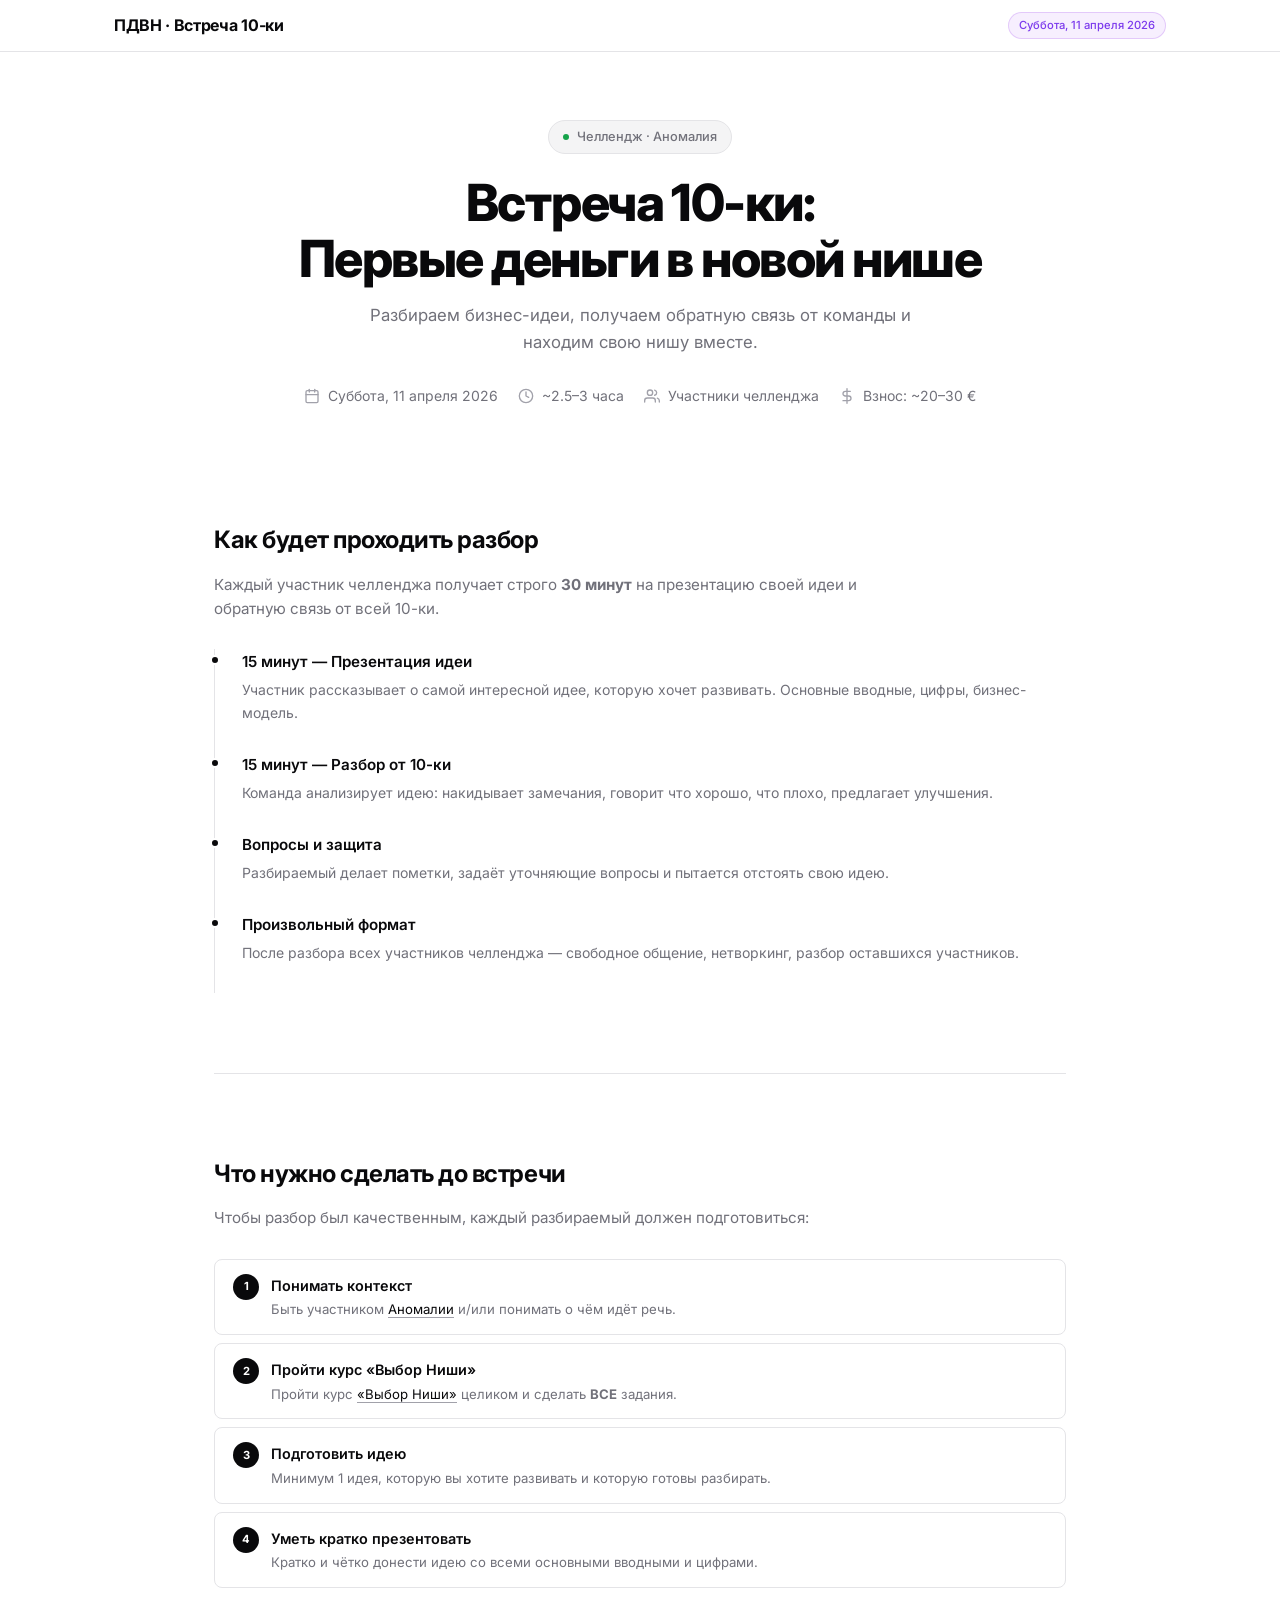
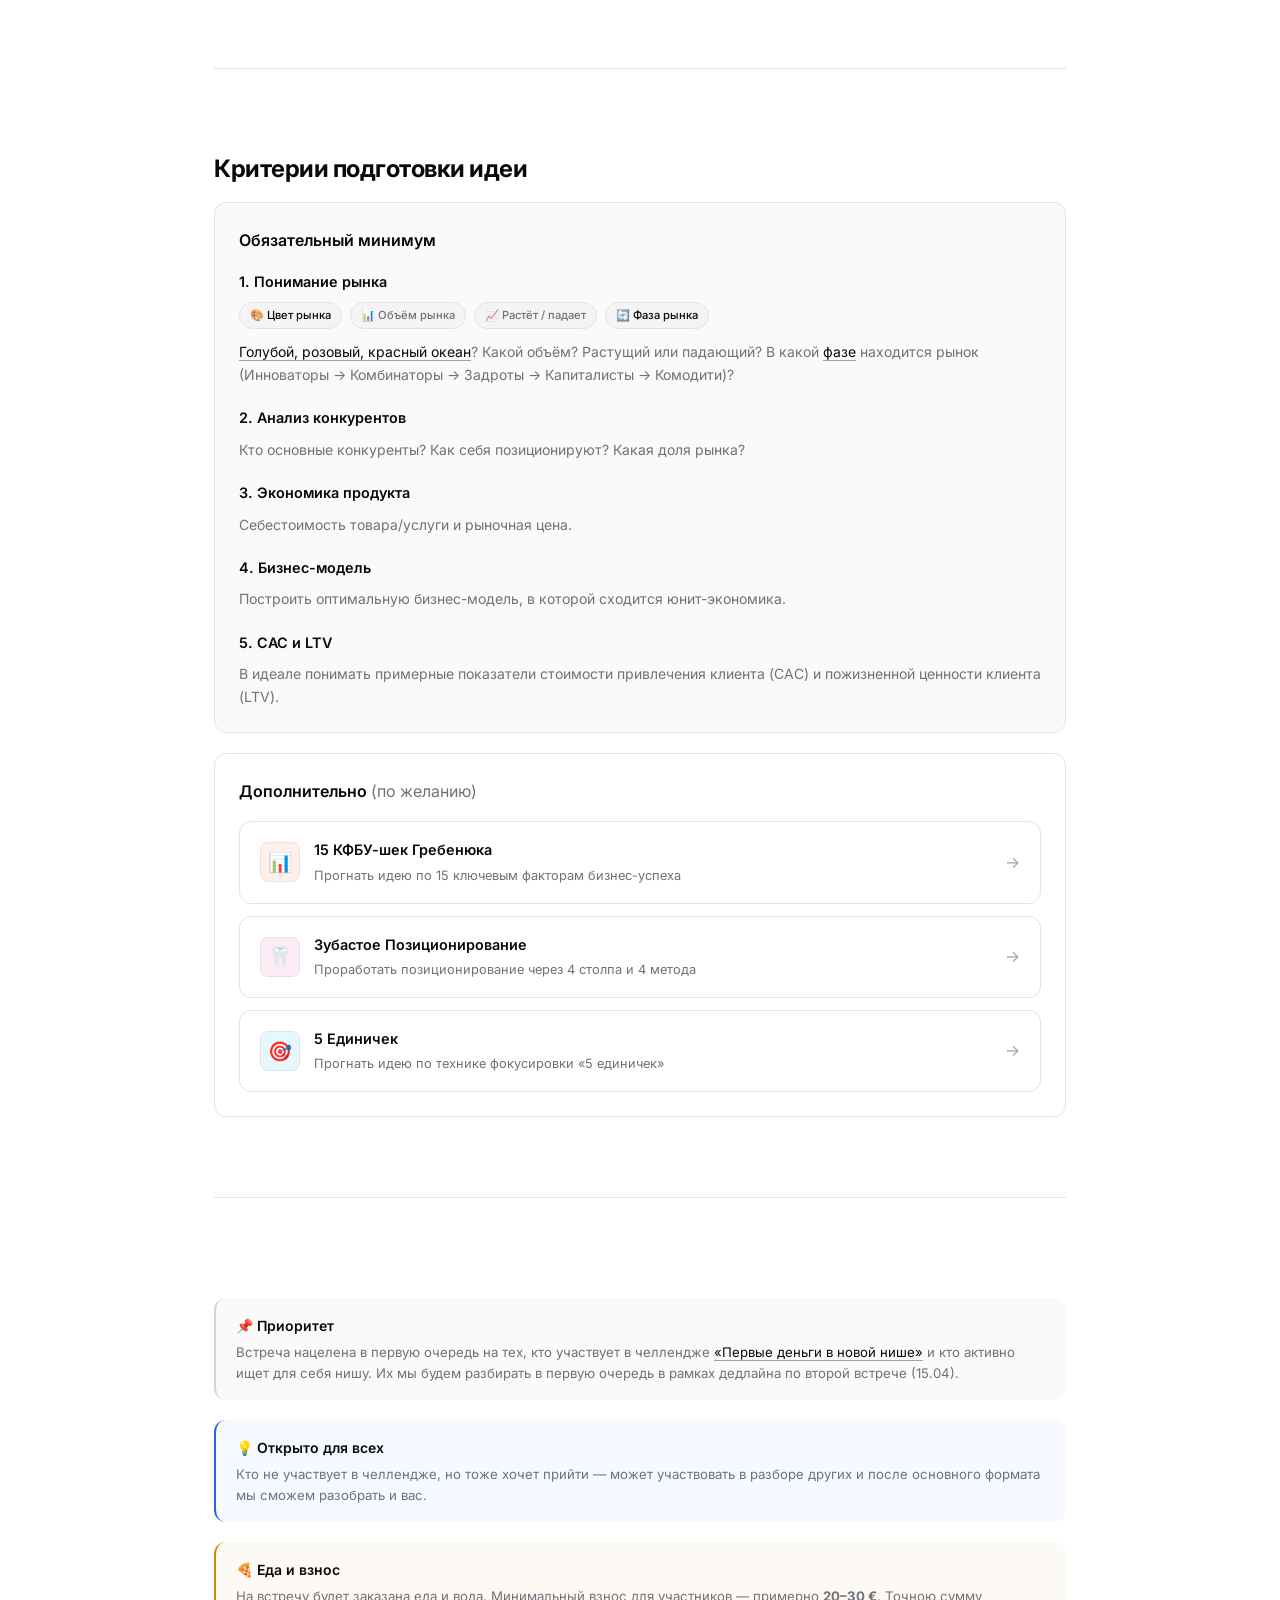
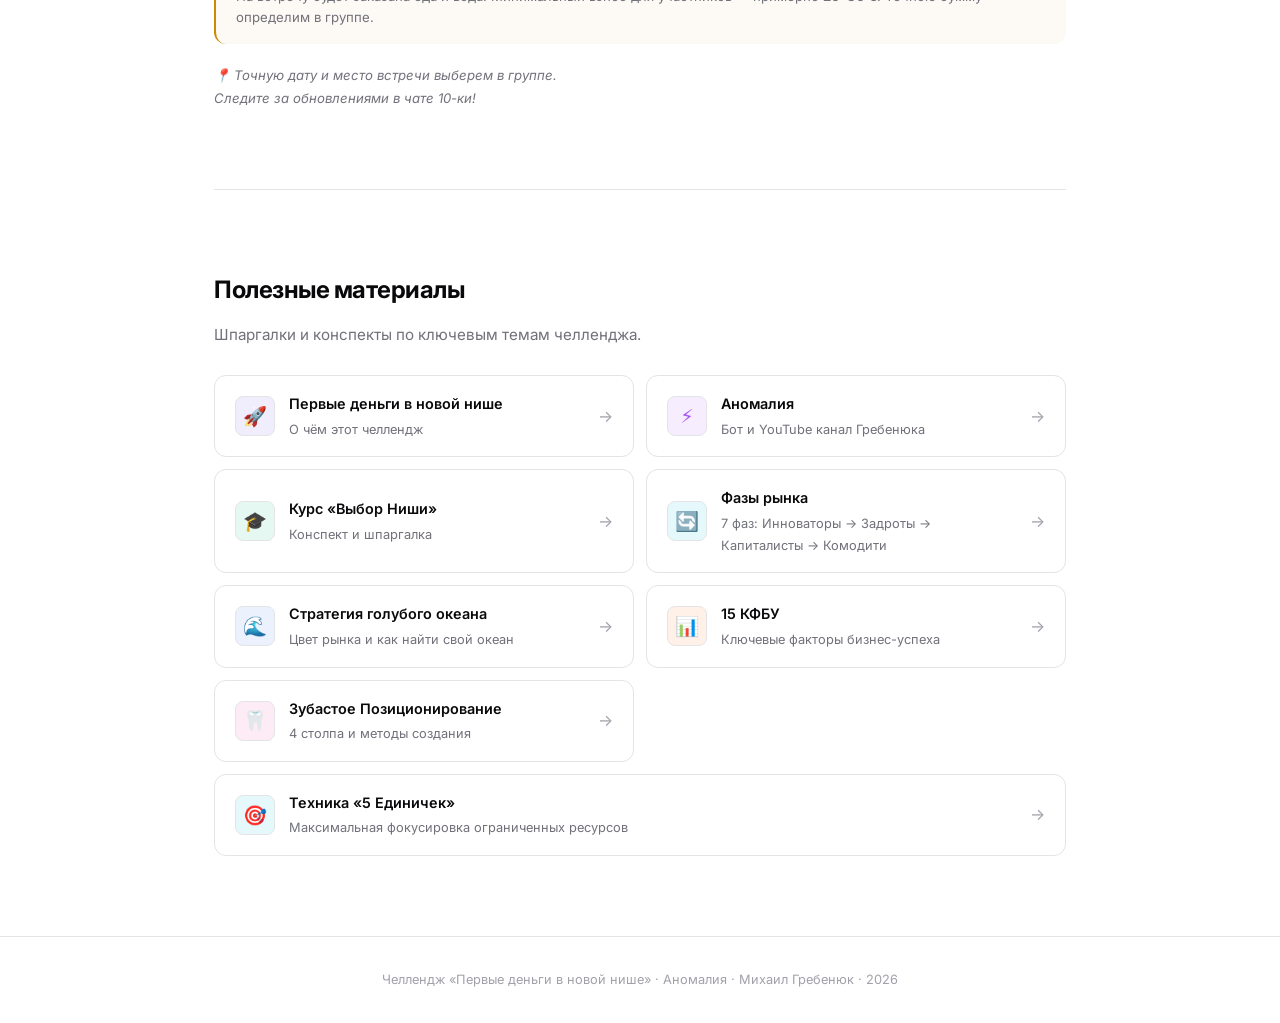
==== commit 9d435a6e: "Update date to Saturday, April 11, 2026" ====
--- a/index.html
+++ b/index.html
@@ -13,7 +13,7 @@
   <nav class="nav">
     <div class="nav__inner">
       <a href="index.html" class="nav__logo">ПДВН · Встреча 10-ки</a>
-      <span class="tag tag--accent">Суббота, 12 апреля 2025</span>
+      <span class="tag tag--accent">Суббота, 11 апреля 2026</span>
     </div>
   </nav>
 
@@ -34,7 +34,7 @@
       <div class="hero__meta">
         <div class="hero__meta-item">
           <svg xmlns="http://www.w3.org/2000/svg" viewBox="0 0 24 24" fill="none" stroke="currentColor" stroke-width="2" stroke-linecap="round" stroke-linejoin="round"><rect x="3" y="4" width="18" height="18" rx="2" ry="2"/><line x1="16" y1="2" x2="16" y2="6"/><line x1="8" y1="2" x2="8" y2="6"/><line x1="3" y1="10" x2="21" y2="10"/></svg>
-          Суббота, 12 апреля 2025
+          Суббота, 11 апреля 2026
         </div>
         <div class="hero__meta-item">
           <svg xmlns="http://www.w3.org/2000/svg" viewBox="0 0 24 24" fill="none" stroke="currentColor" stroke-width="2" stroke-linecap="round" stroke-linejoin="round"><circle cx="12" cy="12" r="10"/><polyline points="12 6 12 12 16 14"/></svg>
@@ -322,7 +322,7 @@
 
   <footer class="footer">
     <div class="container">
-      Челлендж «Первые деньги в новой нише» · Аномалия · Михаил Гребенюк · 2025
+      Челлендж «Первые деньги в новой нише» · Аномалия · Михаил Гребенюк · 2026
     </div>
   </footer>
 
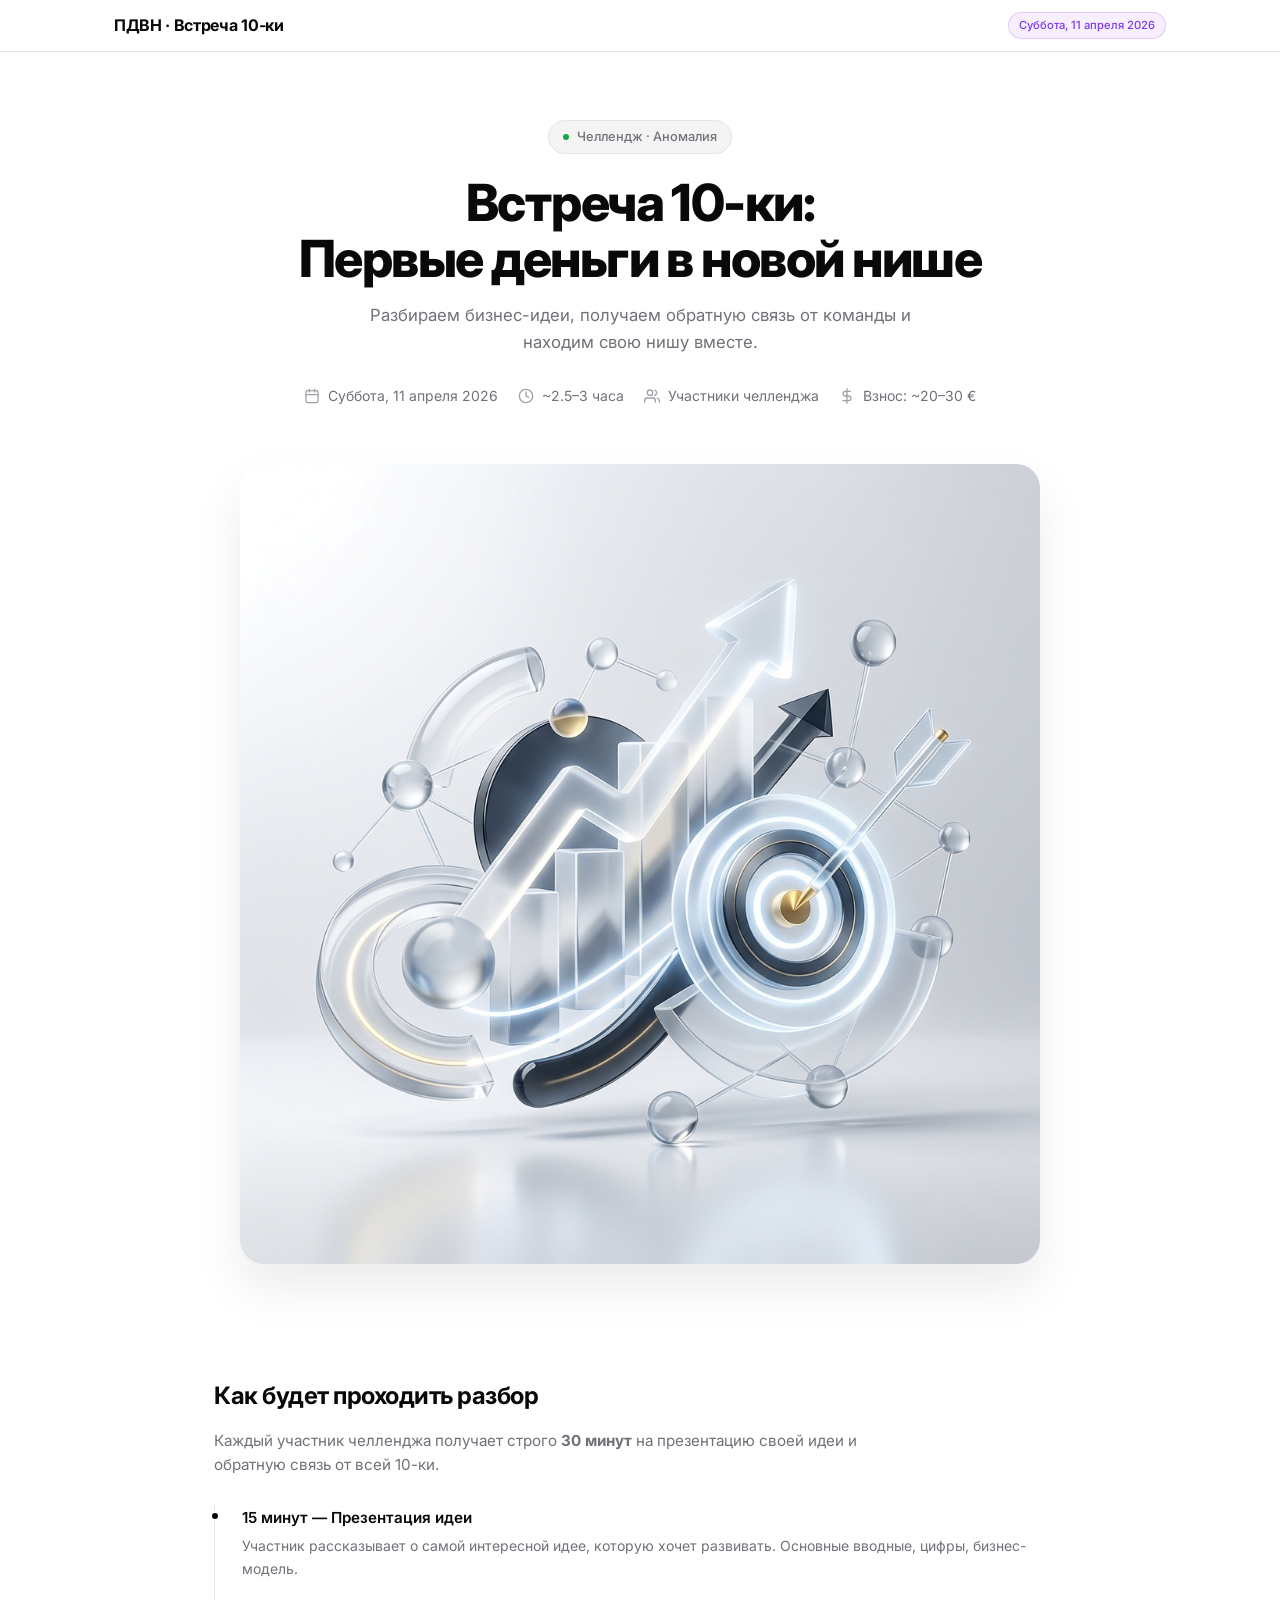
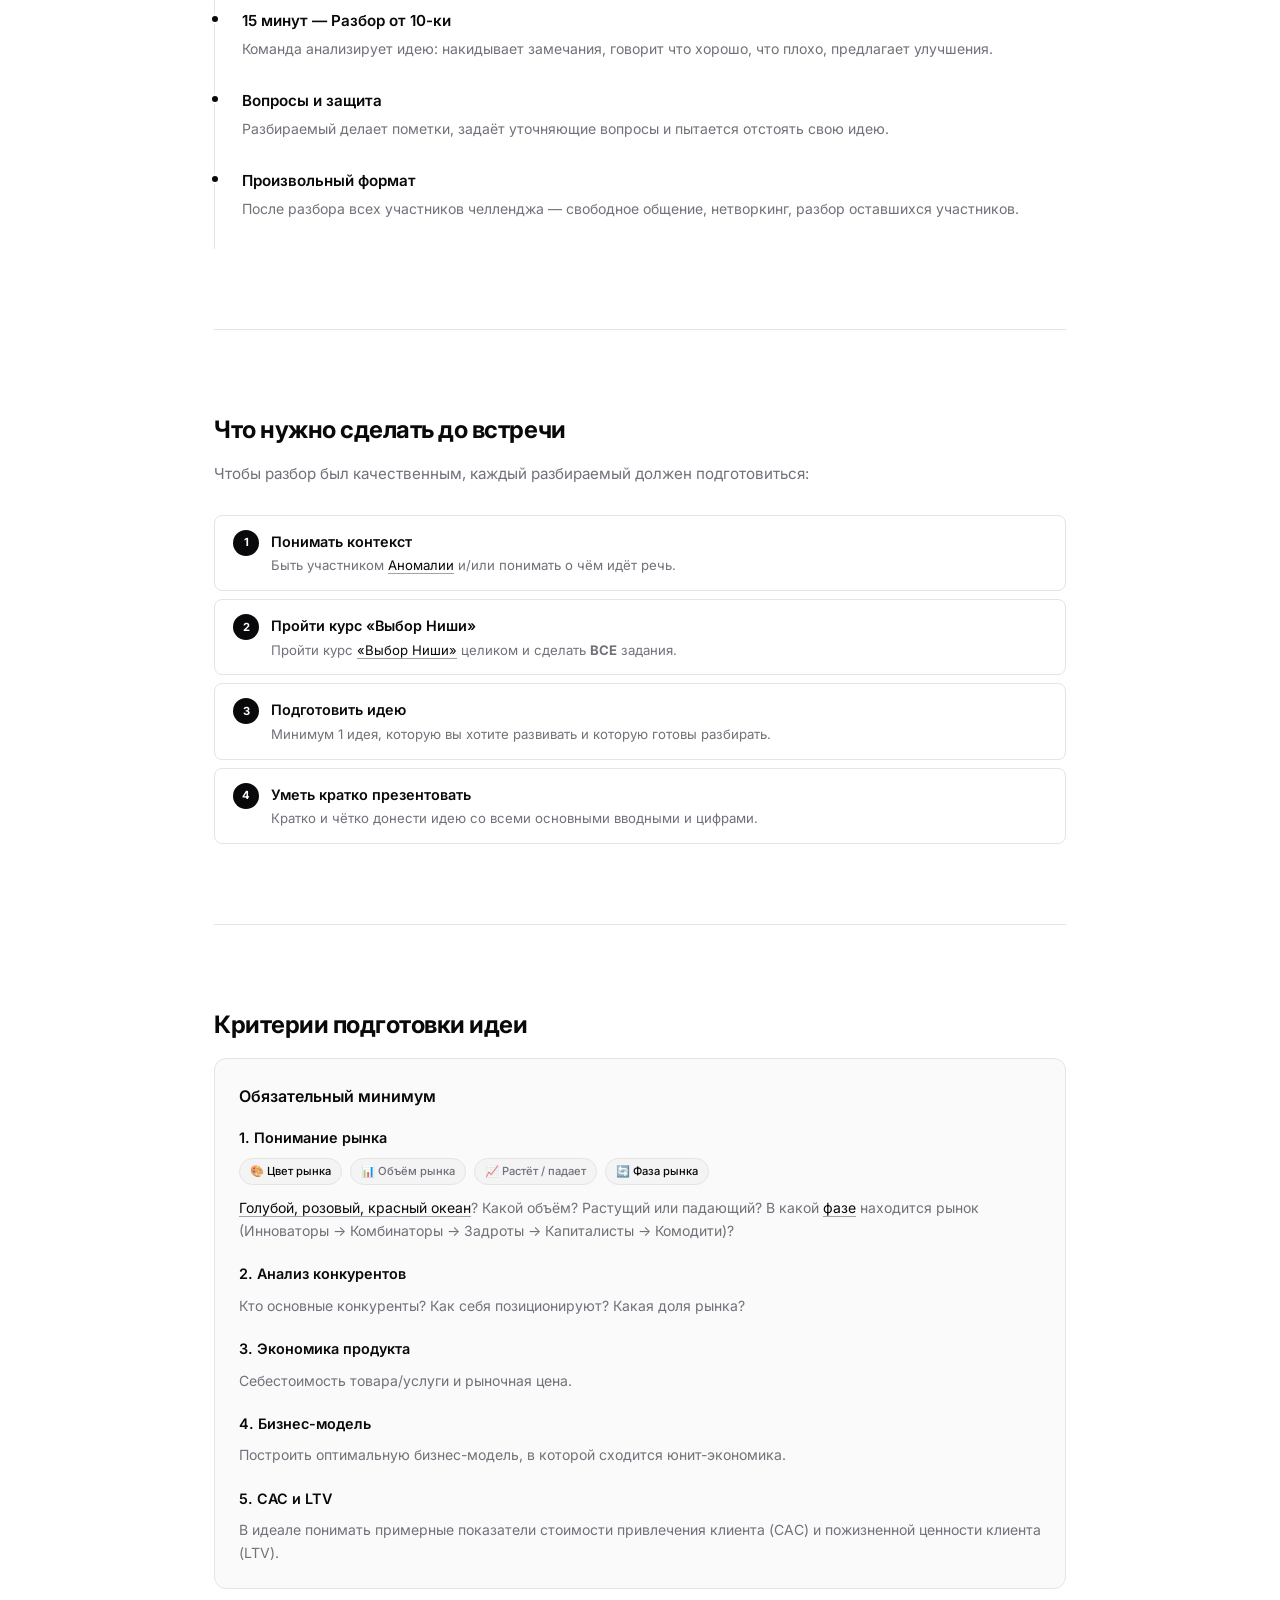
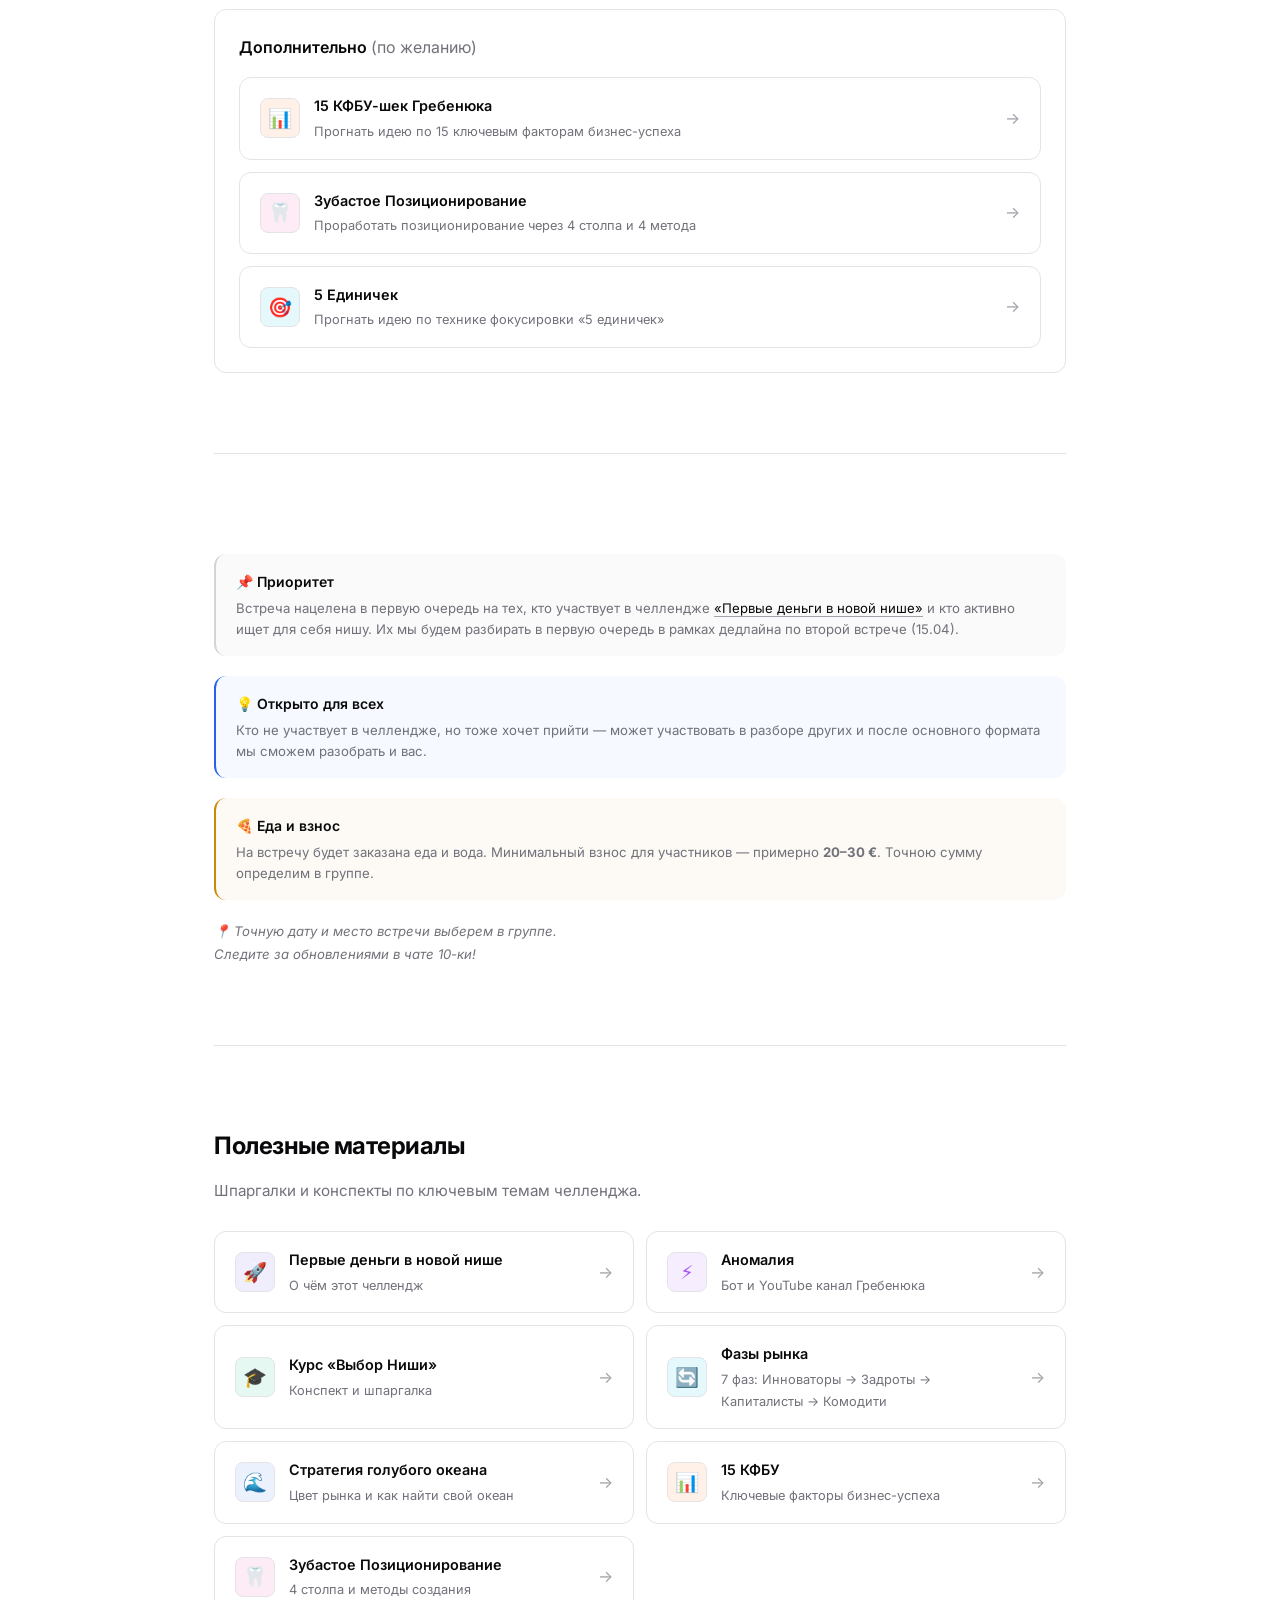
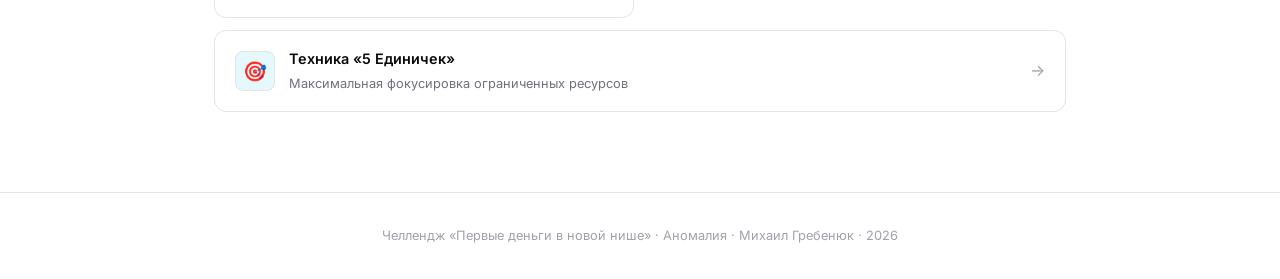
==== commit 44e911c9: "Add Google Analytics and Hero Image" ====
--- a/index.html
+++ b/index.html
@@ -6,6 +6,16 @@
   <meta name="description" content="Встреча 10-ки по челленджу «Первые деньги в новой нише». Разбор бизнес-идей, обмен опытом и нетворкинг.">
   <title>Встреча 10-ки — Первые деньги в новой нише</title>
   <link rel="stylesheet" href="css/style.css">
+
+<!-- Google tag (gtag.js) -->
+<script async src="https://www.googletagmanager.com/gtag/js?id=G-C80N4K43GP"></script>
+<script>
+  window.dataLayer = window.dataLayer || [];
+  function gtag(){dataLayer.push(arguments);}
+  gtag("js", new Date());
+
+  gtag("config", "G-C80N4K43GP");
+</script>
 </head>
 <body>
 
@@ -49,6 +59,10 @@
           Взнос: ~20–30 €
         </div>
       </div>
+
+      <div class="hero__image animate-on-scroll" style="margin-top: 56px; max-width: 800px; margin-left: auto; margin-right: auto;">
+        <img src="img/hero.png" alt="Встреча 10-ки: Первые деньги в новой нише" style="width: 100%; height: auto; border-radius: 24px; box-shadow: 0 24px 50px rgba(0,0,0,0.08); display: block;">
+      </div>
     </div>
   </header>
 
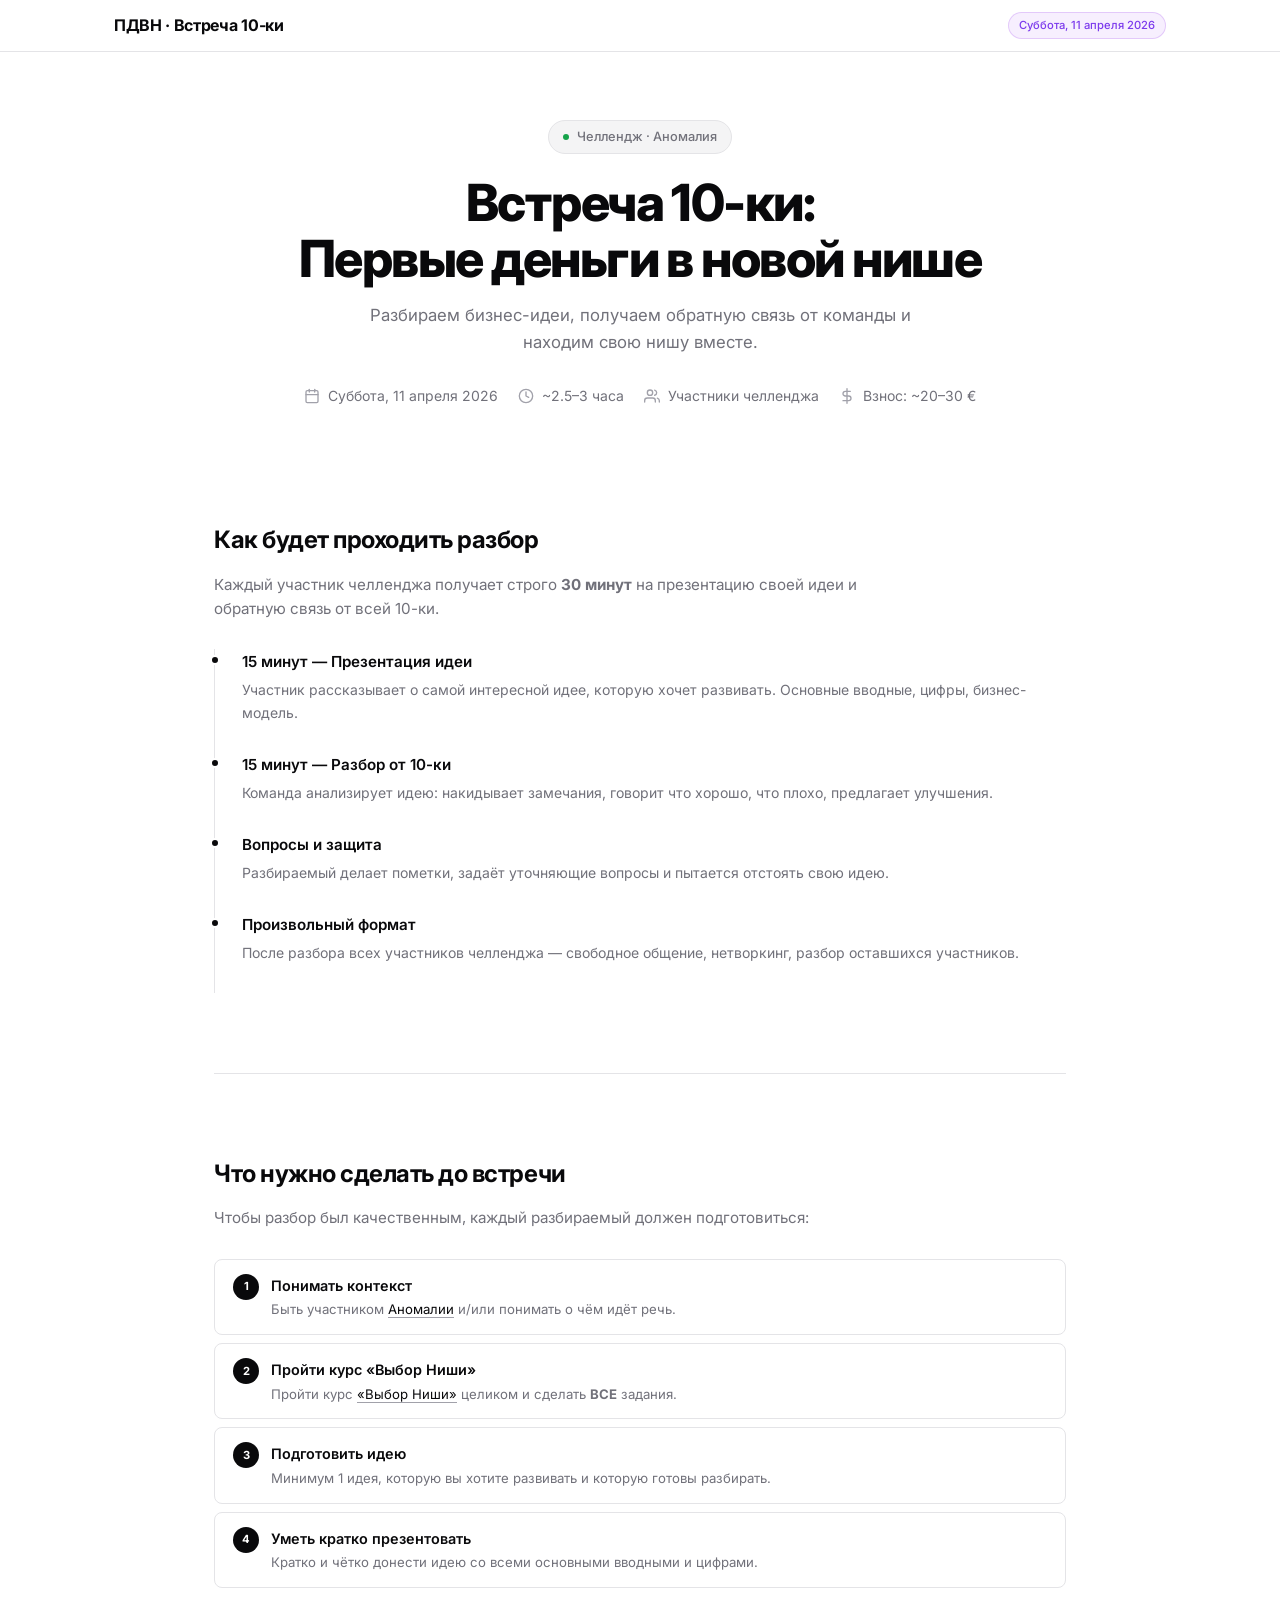
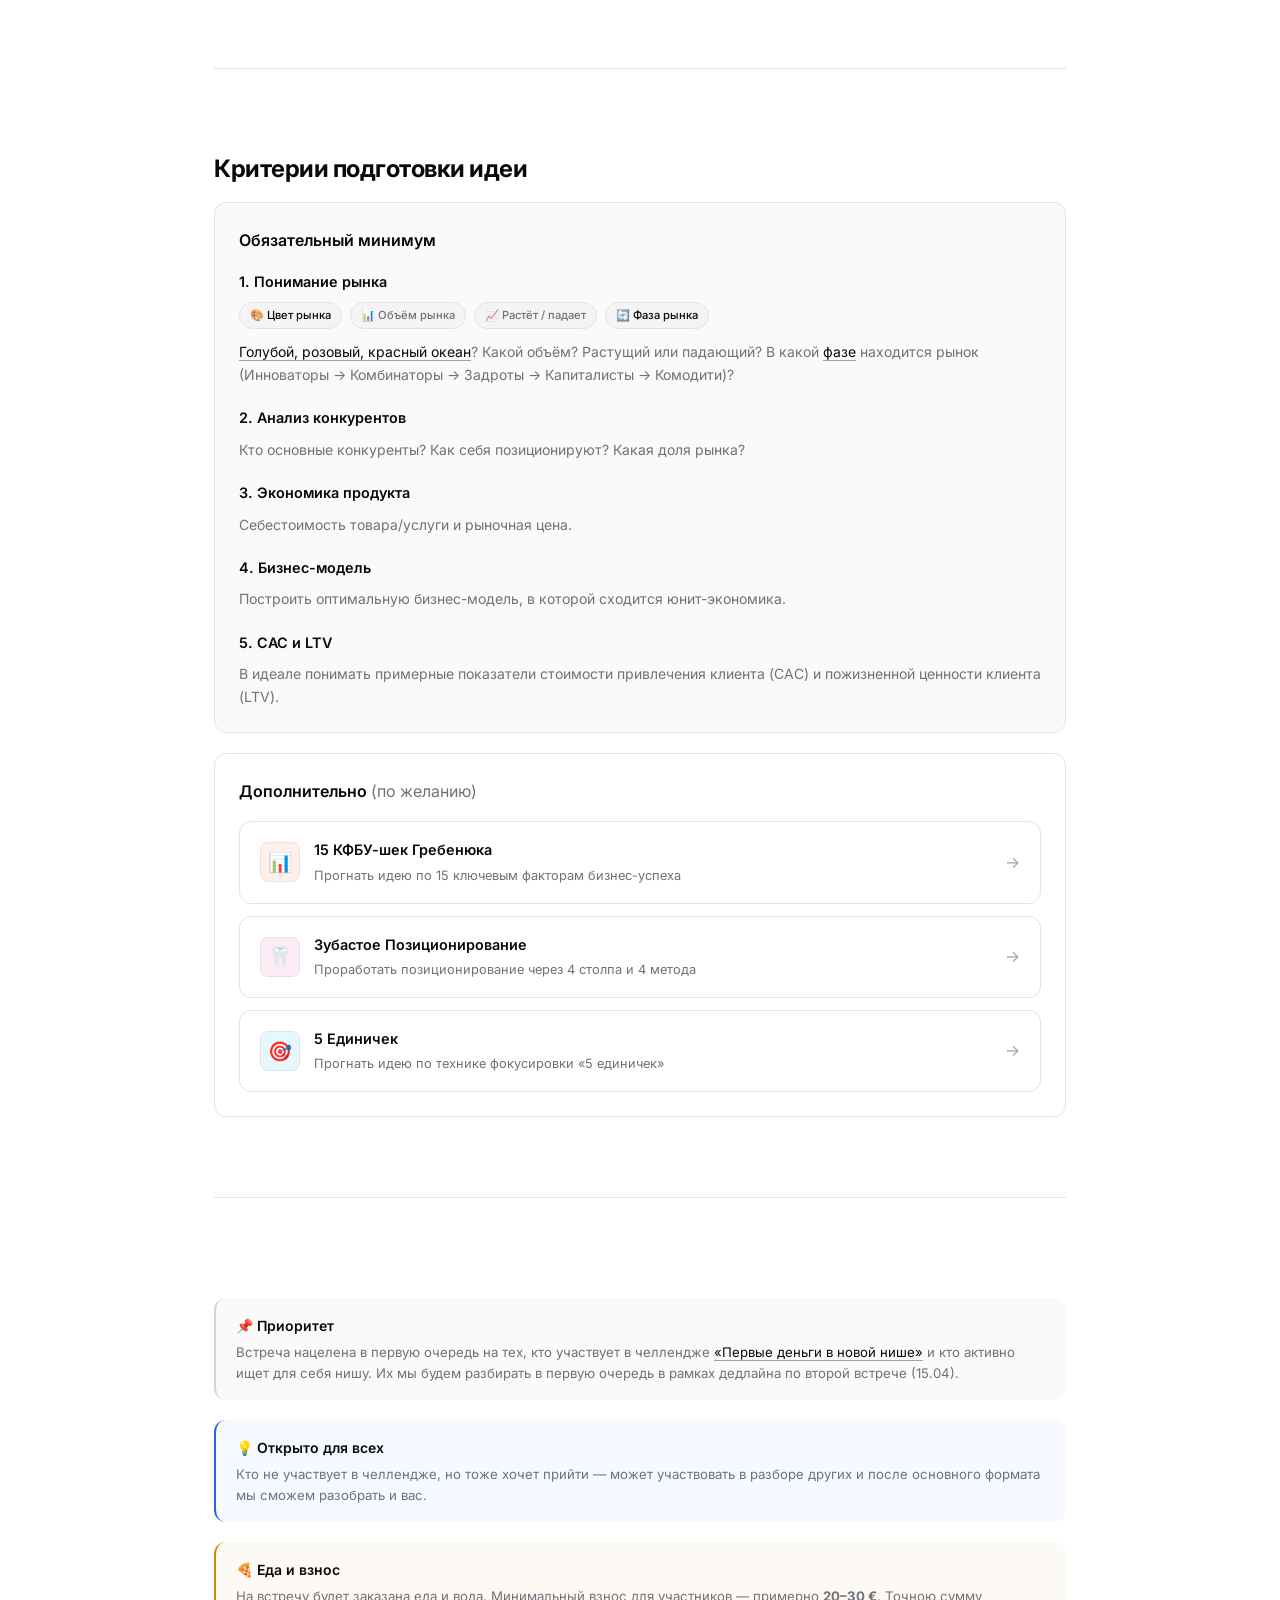
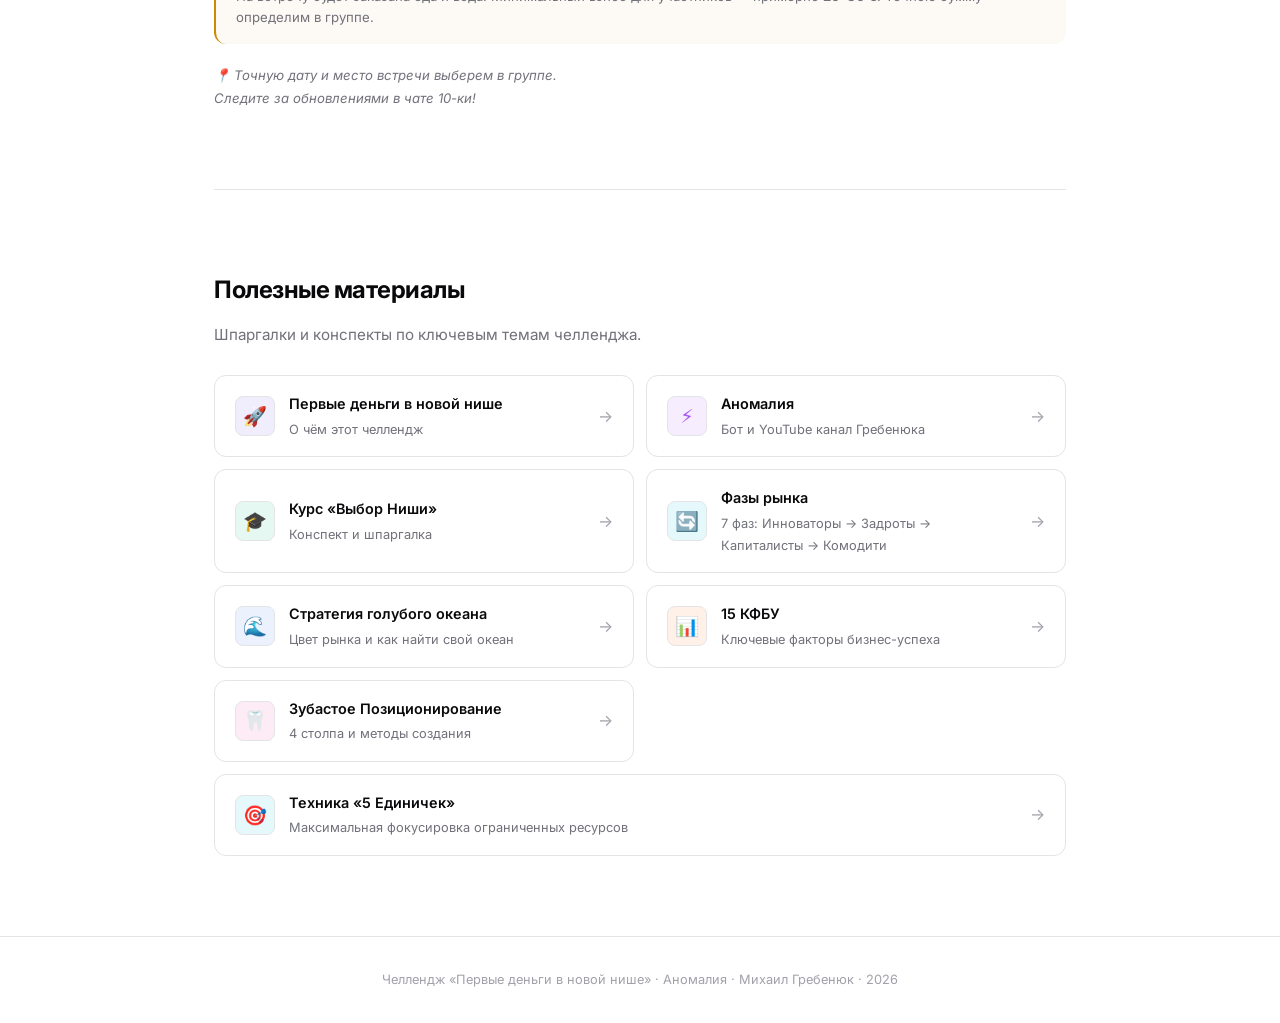
==== commit 8974cfb1: "Replace large hero image with favicon" ====
--- a/index.html
+++ b/index.html
@@ -16,6 +16,7 @@
 
   gtag("config", "G-C80N4K43GP");
 </script>
+  <link rel="icon" type="image/png" href="img/favicon.png">
 </head>
 <body>
 
@@ -59,10 +60,6 @@
           Взнос: ~20–30 €
         </div>
       </div>
-
-      <div class="hero__image animate-on-scroll" style="margin-top: 56px; max-width: 800px; margin-left: auto; margin-right: auto;">
-        <img src="img/hero.png" alt="Встреча 10-ки: Первые деньги в новой нише" style="width: 100%; height: auto; border-radius: 24px; box-shadow: 0 24px 50px rgba(0,0,0,0.08); display: block;">
-      </div>
     </div>
   </header>
 
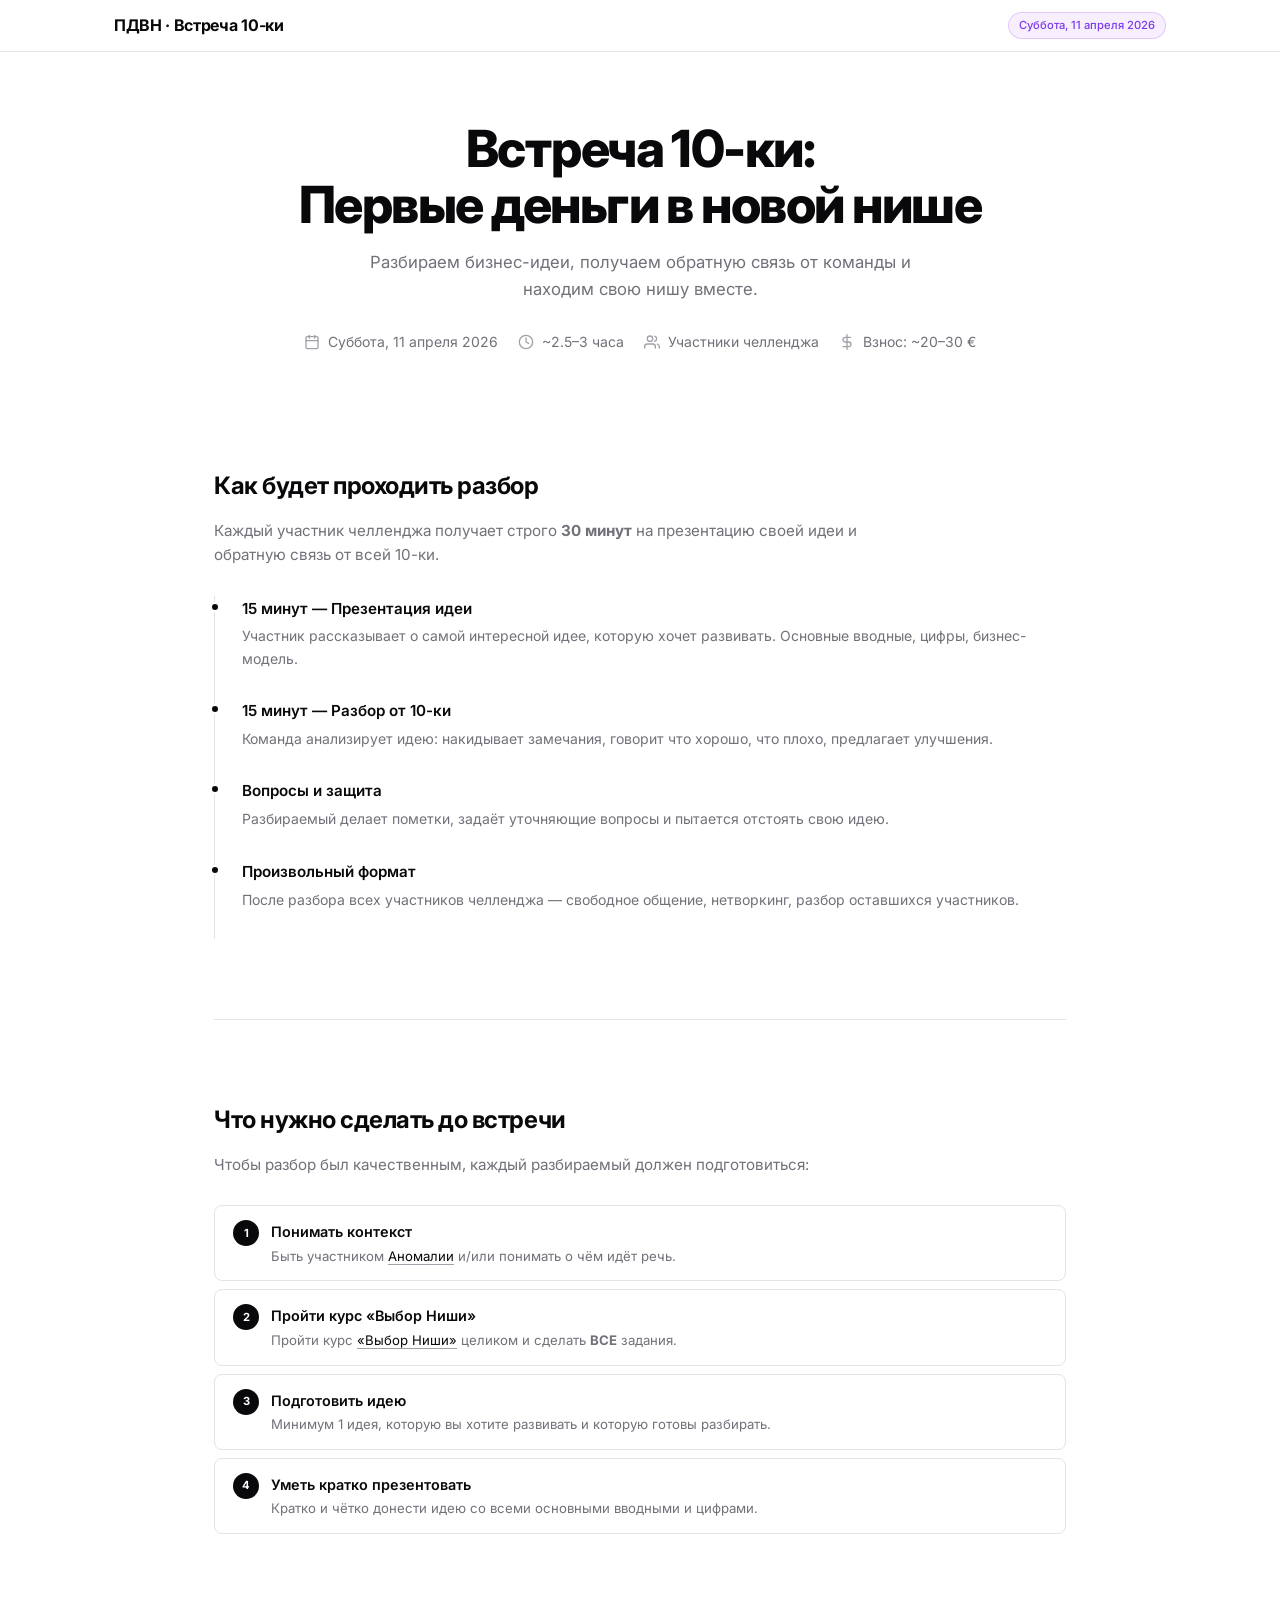
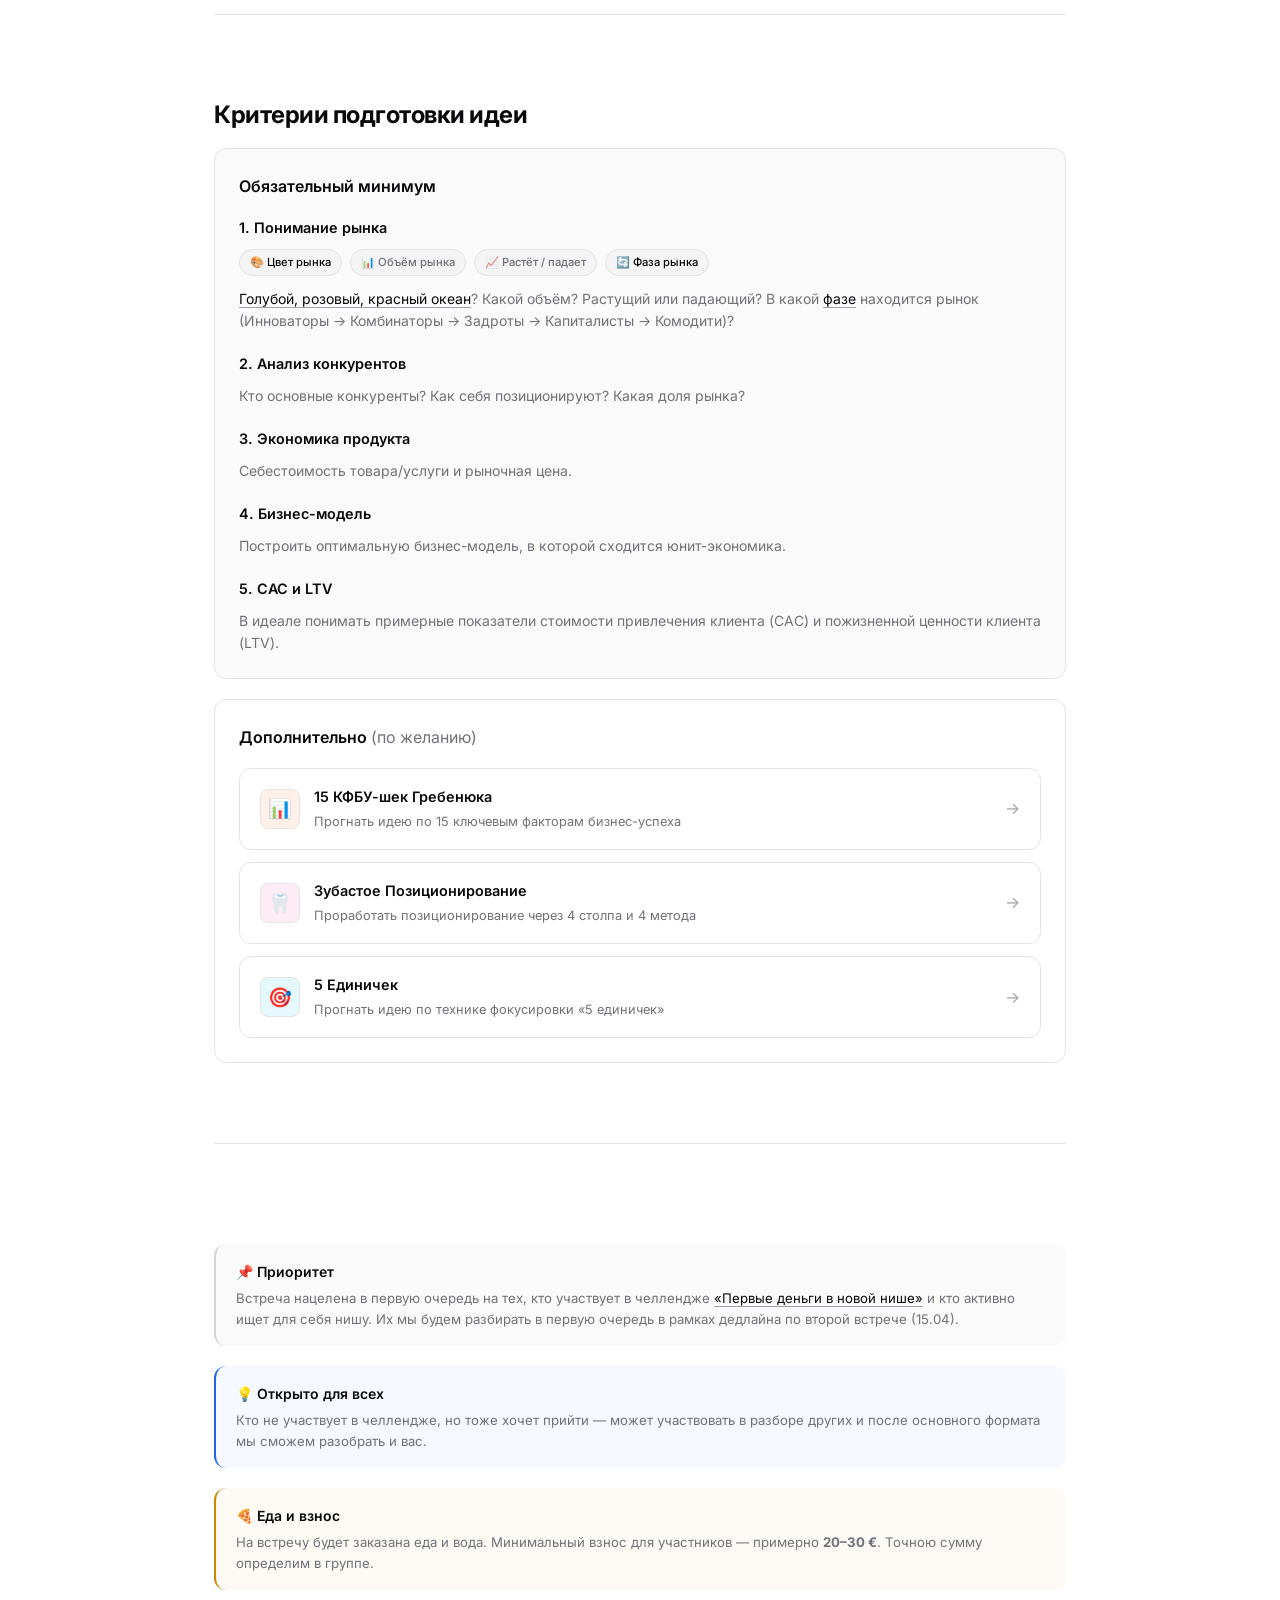
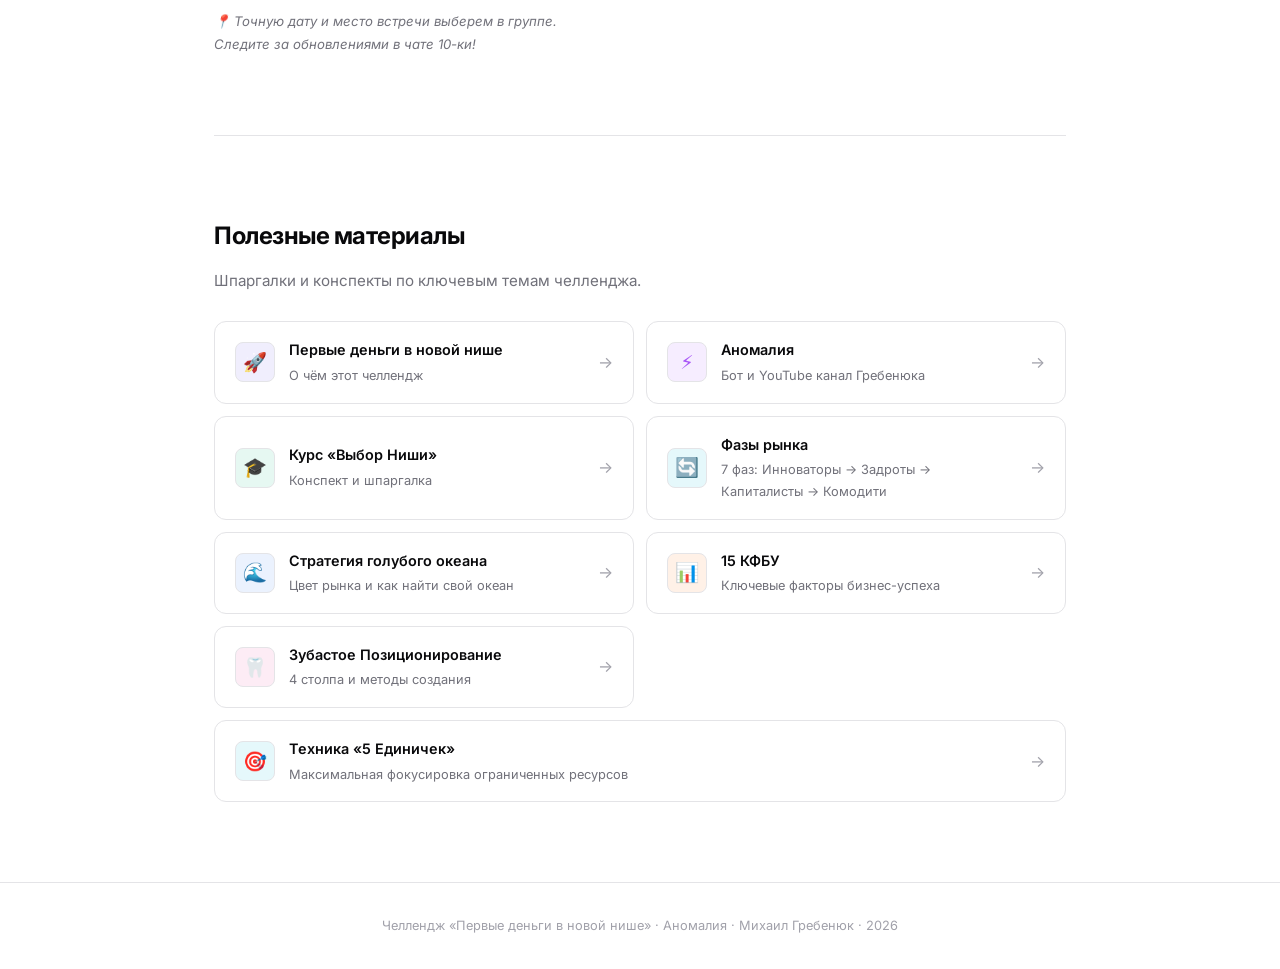
==== commit d6b8fda6: "Remove hero badge element" ====
--- a/index.html
+++ b/index.html
@@ -17,6 +17,14 @@
   gtag("config", "G-C80N4K43GP");
 </script>
   <link rel="icon" type="image/png" href="img/favicon.png">
+
+<!-- Open Graph Meta Tags -->
+<meta property="og:title" content="Встреча 10-ки — Первые деньги в новой нише">
+<meta property="og:description" content="Разбираем бизнес-идеи по челленджу, получаем обратную связь и находим свою нишу вместе.">
+<meta property="og:image" content="https://kir-bi.github.io/PDVN/img/hero.png">
+<meta property="og:url" content="https://kir-bi.github.io/PDVN/">
+<meta property="og:type" content="website">
+<meta name="twitter:card" content="summary_large_image">
 </head>
 <body>
 
@@ -31,10 +39,6 @@
   <!-- Hero -->
   <header class="hero">
     <div class="container">
-      <div class="hero__badge">
-        <span class="dot"></span>
-        Челлендж · Аномалия
-      </div>
       <h1 class="hero__title">
         Встреча 10-ки:<br>
         <span class="gradient-text">Первые деньги в новой нише</span>
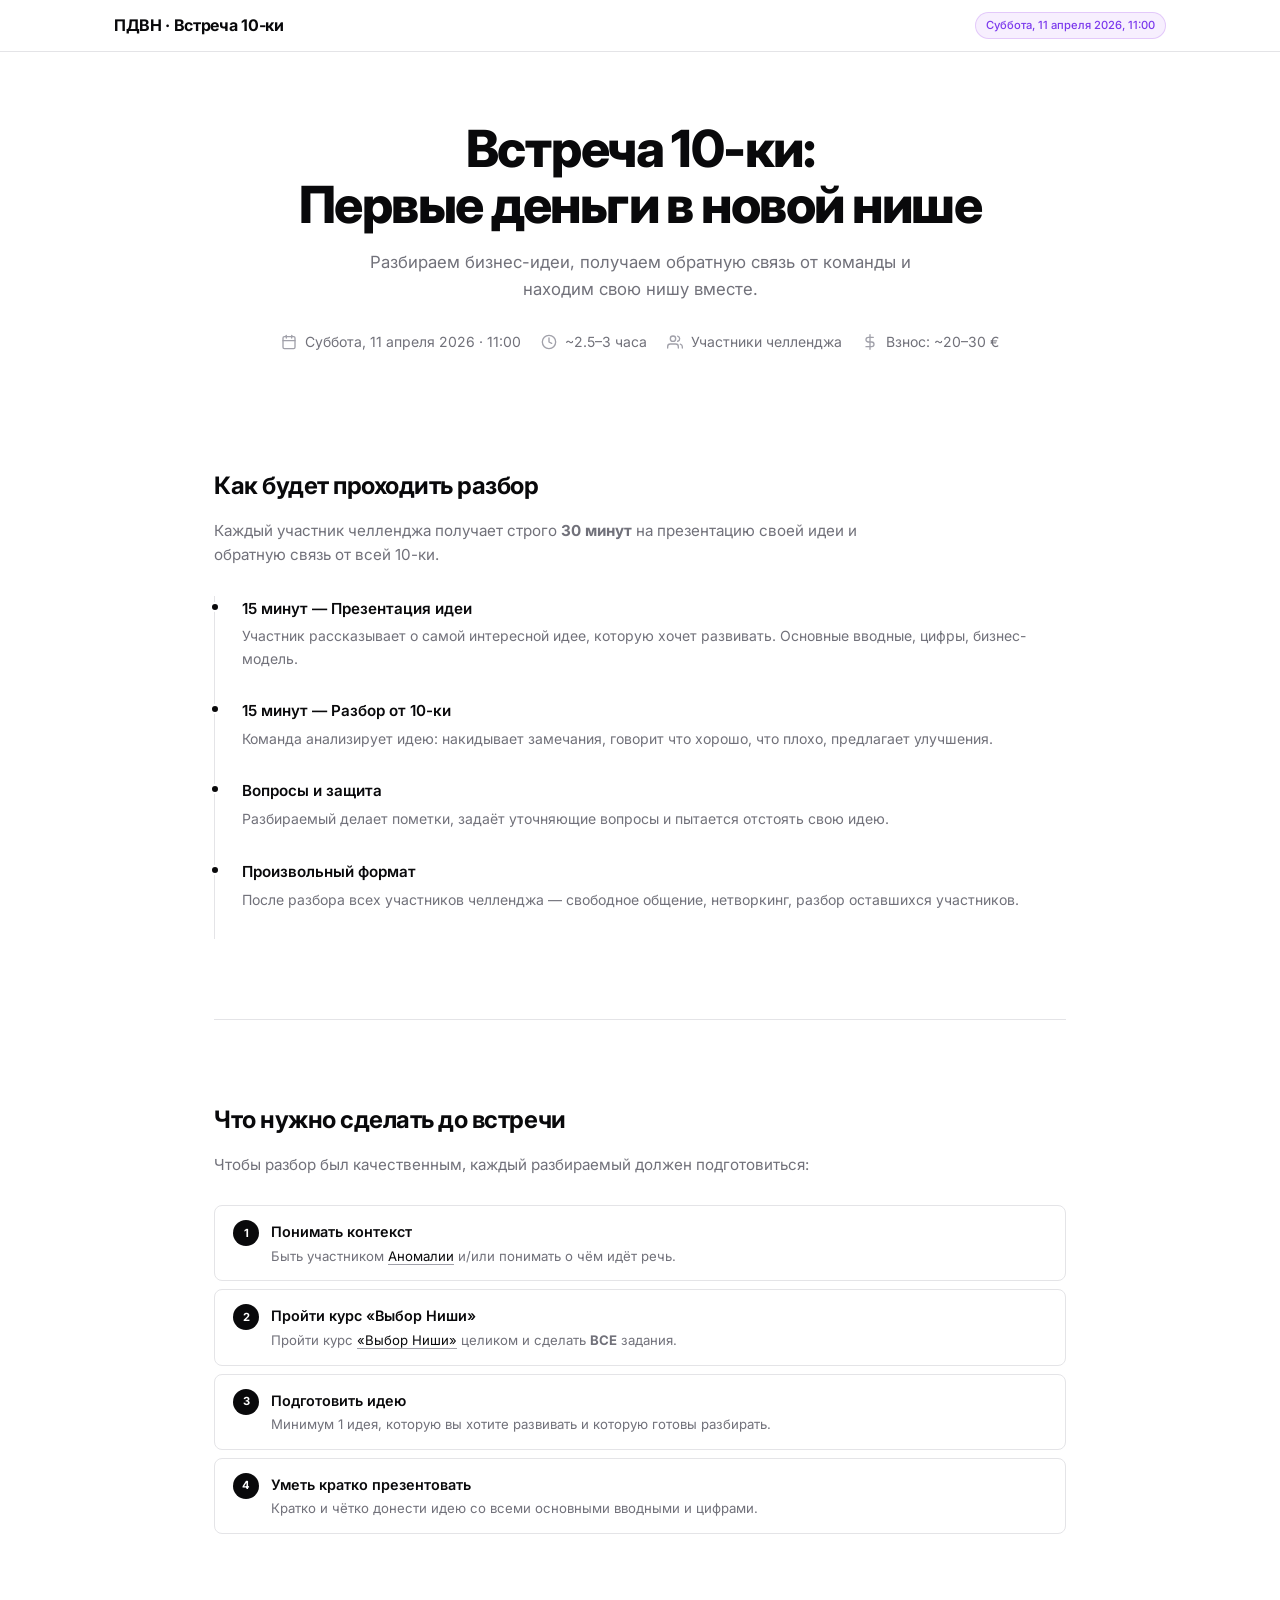
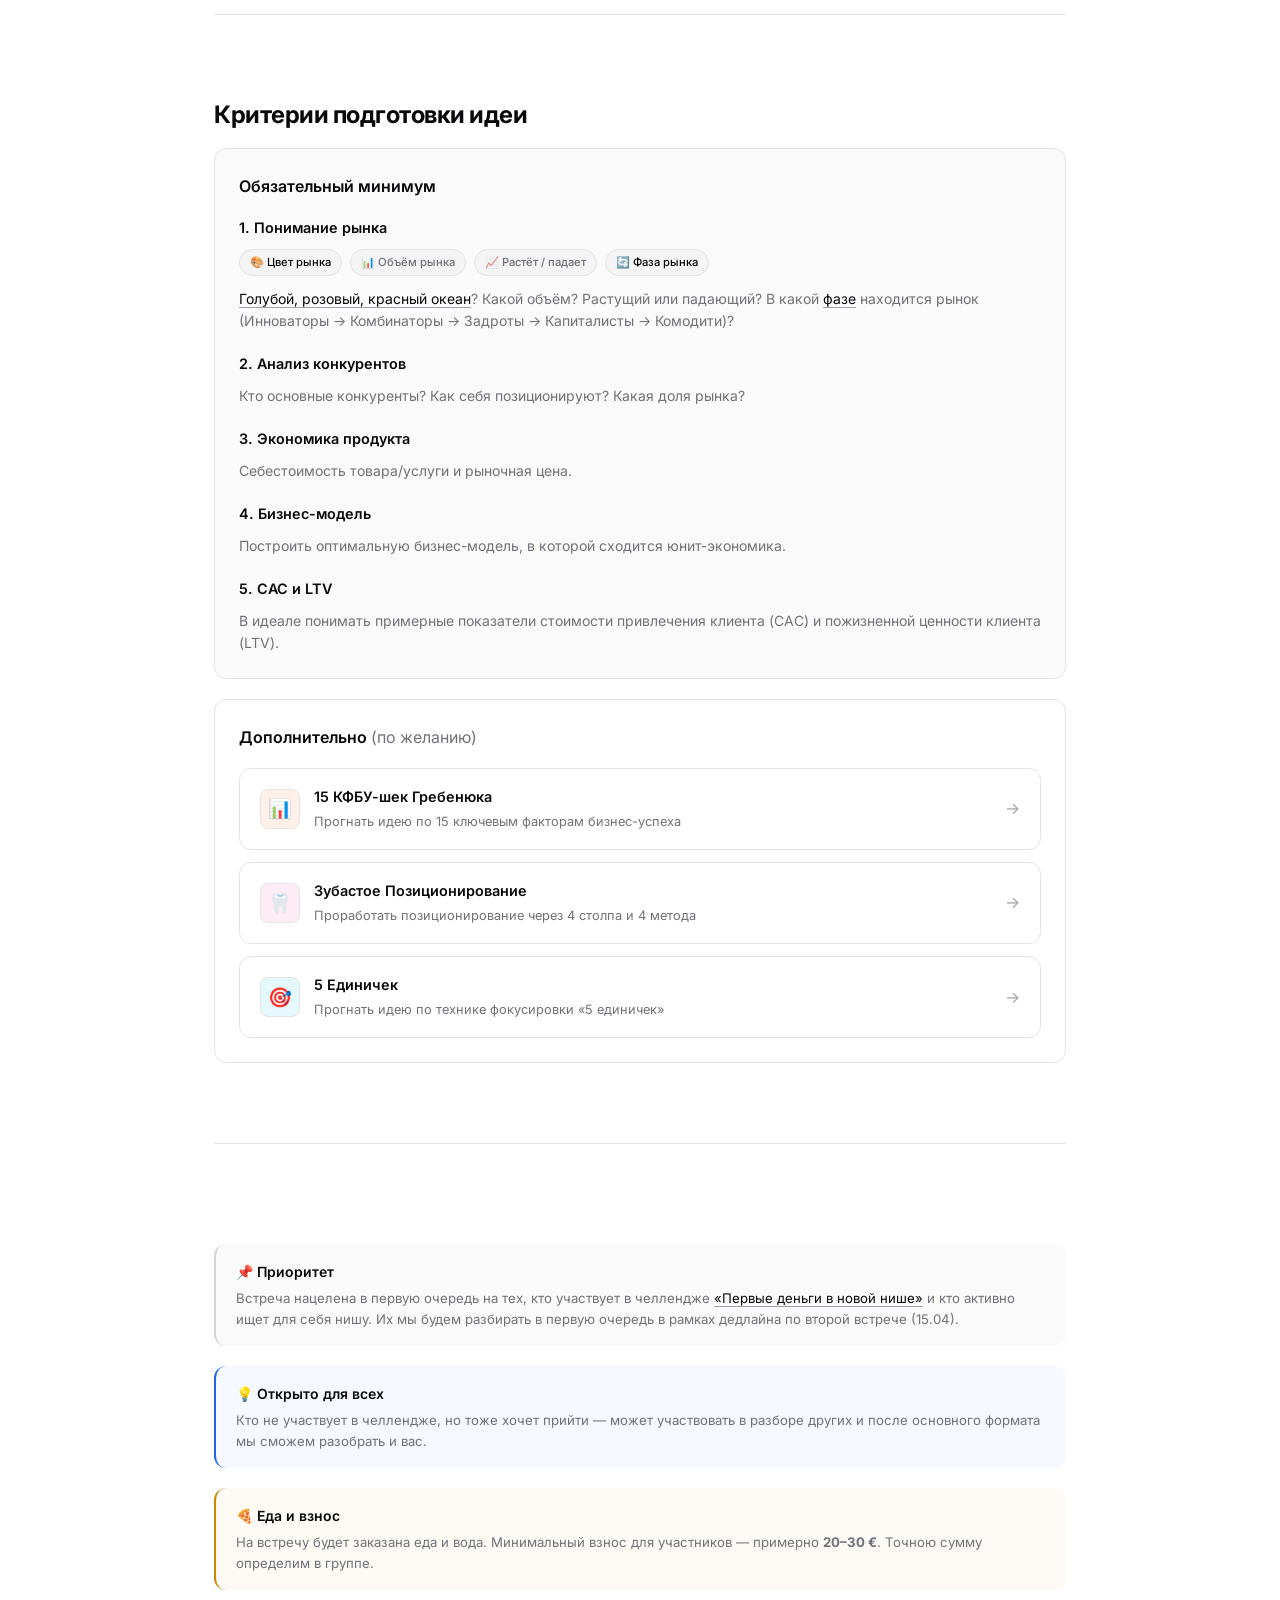
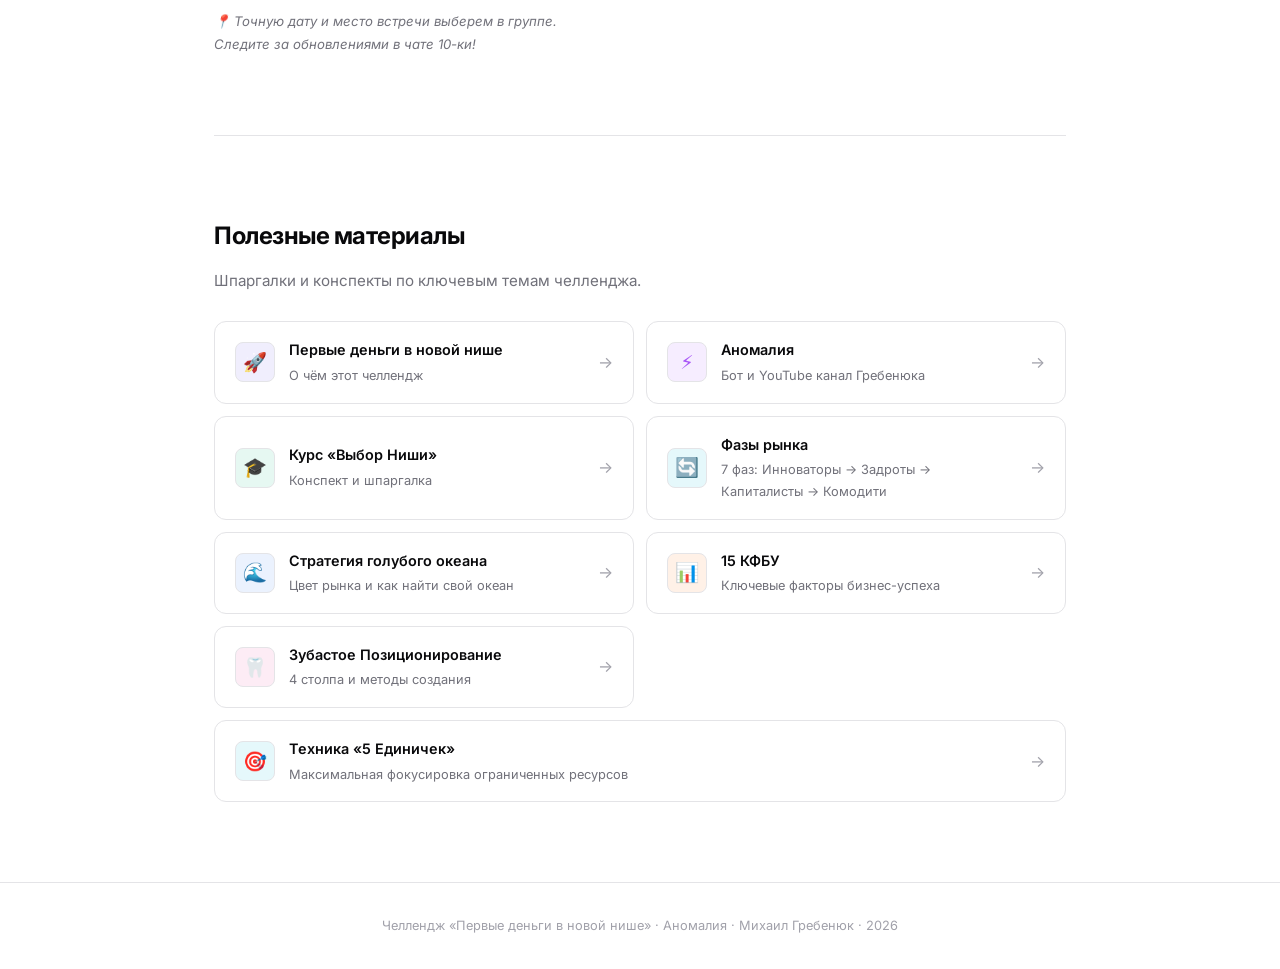
==== commit cd048fd6: "Add meeting time 11:00" ====
--- a/index.html
+++ b/index.html
@@ -32,7 +32,7 @@
   <nav class="nav">
     <div class="nav__inner">
       <a href="index.html" class="nav__logo">ПДВН · Встреча 10-ки</a>
-      <span class="tag tag--accent">Суббота, 11 апреля 2026</span>
+      <span class="tag tag--accent">Суббота, 11 апреля 2026, 11:00</span>
     </div>
   </nav>
 
@@ -49,7 +49,7 @@
       <div class="hero__meta">
         <div class="hero__meta-item">
           <svg xmlns="http://www.w3.org/2000/svg" viewBox="0 0 24 24" fill="none" stroke="currentColor" stroke-width="2" stroke-linecap="round" stroke-linejoin="round"><rect x="3" y="4" width="18" height="18" rx="2" ry="2"/><line x1="16" y1="2" x2="16" y2="6"/><line x1="8" y1="2" x2="8" y2="6"/><line x1="3" y1="10" x2="21" y2="10"/></svg>
-          Суббота, 11 апреля 2026
+          Суббота, 11 апреля 2026 · 11:00
         </div>
         <div class="hero__meta-item">
           <svg xmlns="http://www.w3.org/2000/svg" viewBox="0 0 24 24" fill="none" stroke="currentColor" stroke-width="2" stroke-linecap="round" stroke-linejoin="round"><circle cx="12" cy="12" r="10"/><polyline points="12 6 12 12 16 14"/></svg>
